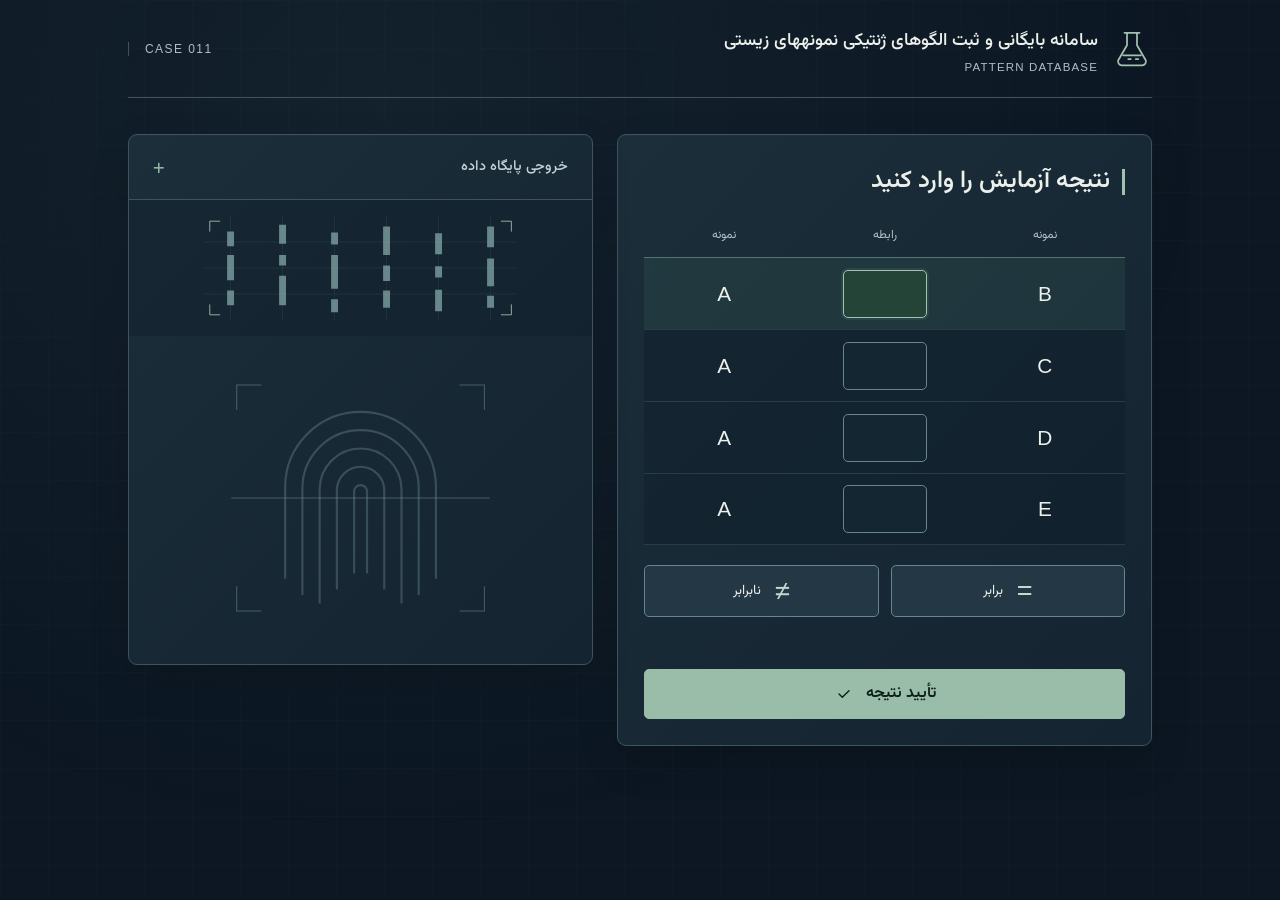
==== public/entry-2/index.html @ 428c36ad "feat(entry-2): add archived record decoding and morse view" ====
<!doctype html>
<html lang="fa" dir="rtl">
<head>
  <meta charset="utf-8">
  <meta name="viewport" content="width=device-width, initial-scale=1">
  <meta name="theme-color" content="#0c1723">
  <title>PATTERN DATABASE · CASE 011</title>
  <link rel="preload" href="../entry-1/assets/fonts/Vazirmatn-Variable.woff2" as="font" type="font/woff2" crossorigin>
  <link rel="stylesheet" href="../shared/foundation.css">
  <link rel="stylesheet" href="styles.css">
  <script src="script.js" defer></script>
</head>
<body>
  <div class="laboratory">
    <header class="lab-header">
      <div class="lab-identity">
        <svg class="lab-mark" viewBox="0 0 32 32" fill="none" aria-hidden="true"><path d="M10 3h12M12 3v10L5 25a3 3 0 0 0 3 4h16a3 3 0 0 0 3-4l-7-12V3M9 21h14"/><path d="M13 24h2m4 0h2"/></svg>
        <div class="lab-title-block">
          <p class="institution-title">سامانه بایگانی و ثبت الگوهای ژنتیکی نمونههای زیستی</p>
          <p class="database-identifier" dir="ltr">PATTERN DATABASE</p>
        </div>
      </div>
      <span class="case-identifier" dir="ltr">CASE 011</span>
    </header>

    <main>
      <div class="database-layout" id="database-view">
      <section class="comparison-panel" aria-labelledby="comparison-title">
        <div class="panel-heading">
          <span class="heading-rule" aria-hidden="true"></span>
          <h1 id="comparison-title">نتیجه آزمایش را وارد کنید</h1>
        </div>
        <form id="comparison-form" novalidate aria-describedby="comparison-error">
          <table class="comparison-table" dir="ltr" aria-label="مقایسه نمونه A با نمونه‌های B، C، D و E">
            <thead><tr><th scope="col">نمونه</th><th scope="col">رابطه</th><th scope="col">نمونه</th></tr></thead>
            <tbody>
              <tr data-active="true"><td>A</td><td><button class="operator-slot" type="button" data-sample="B" aria-pressed="true" aria-label="مقایسه A با B؛ انتخاب مشخص نشده"><span aria-hidden="true"></span></button></td><td>B</td></tr>
              <tr data-active="false"><td>A</td><td><button class="operator-slot" type="button" data-sample="C" aria-pressed="false" aria-label="مقایسه A با C؛ انتخاب مشخص نشده"><span aria-hidden="true"></span></button></td><td>C</td></tr>
              <tr data-active="false"><td>A</td><td><button class="operator-slot" type="button" data-sample="D" aria-pressed="false" aria-label="مقایسه A با D؛ انتخاب مشخص نشده"><span aria-hidden="true"></span></button></td><td>D</td></tr>
              <tr data-active="false"><td>A</td><td><button class="operator-slot" type="button" data-sample="E" aria-pressed="false" aria-label="مقایسه A با E؛ انتخاب مشخص نشده"><span aria-hidden="true"></span></button></td><td>E</td></tr>
            </tbody>
          </table>
          <div class="operator-keypad" role="group" aria-label="انتخاب رابطه برای مقایسه فعال">
            <button class="operator-key" type="button" data-operator="=" aria-label="برابر"><span class="key-symbol" dir="ltr" aria-hidden="true">=</span><span>برابر</span></button>
            <button class="operator-key" type="button" data-operator="≠" aria-label="نابرابر"><span class="key-symbol" dir="ltr" aria-hidden="true">≠</span><span>نابرابر</span></button>
          </div>
          <p class="comparison-error" id="comparison-error" role="alert" aria-atomic="true"></p>
          <button class="submit-result" id="submit-result" type="submit">تأیید نتیجه<svg viewBox="0 0 24 24" fill="none" aria-hidden="true"><path d="m6 12 4 4 8-8"/></svg></button>
        </form>
        <noscript><p class="comparison-error">برای بررسی نتیجه آزمایش، جاوااسکریپت مرورگر را فعال کنید.</p></noscript>
      </section>

      <section class="output-panel" aria-labelledby="output-title">
        <div class="output-heading"><h2 id="output-title">خروجی پایگاه داده</h2><span class="output-mark" aria-hidden="true">+</span></div>
        <svg class="sample-pattern" viewBox="0 0 360 120" fill="none" aria-hidden="true">
          <path class="sample-grid" d="M0 30h360M0 60h360M0 90h360M30 0v120M90 0v120M150 0v120M210 0v120M270 0v120M330 0v120"/>
          <path class="sample-bands" d="M30 18v17m0 10v29m0 12v17M90 10v22m0 13v12m0 12v34M150 19v14m0 12v39m0 12v15M210 12v33m0 12v18m0 11v20M270 20v24m0 14v13m0 14v25M330 12v24m0 13v32m0 11v14"/>
          <path class="sample-crosshair" d="M6 6h12M6 6v12M354 6h-12M354 6v12M6 114h12M6 114v-12M354 114h-12M354 114v-12"/>
        </svg>
        <div class="output-content">
          <svg class="output-idle" id="output-idle" viewBox="0 0 280 260" fill="none" aria-hidden="true">
            <path d="M70 205V120a70 70 0 0 1 140 0v85M86 220V121a54 54 0 0 1 108 0v99M102 228V122a38 38 0 0 1 76 0v106M118 215v-92a22 22 0 0 1 44 0v92M134 200v-76a6 6 0 0 1 12 0v76"/>
            <path class="idle-frame" d="M25 48V25h23M232 25h23v23M25 212v23h23M232 235h23v-23M20 130h240"/>
          </svg>
          <p id="checking-state" class="checking-state" hidden><span class="checking-indicator" aria-hidden="true"></span>در حال بررسی تطبیق</p>
          <div class="match-output" id="match-output" dir="ltr" hidden>
            <p class="match-label">MATCH CONFIRMED</p>
            <p>Crime Scene Sample A</p>
            <p>Pattern Correspondence: C</p>
          </div>
          <p class="reference-output" id="reference-output" dir="ltr" hidden>Reference C: NORA AZARGOSHASB</p>
          <div class="warning-output" id="warning-output" hidden>
            <h3 dir="ltr">WARNING</h3>
            <p>این تطبیق حضور نمونه زیستی در اتاق را تایید میکند نه ارتکاب قتل را</p>
          </div>
          <button class="archive-action" id="open-original-record" type="button" dir="ltr" hidden>VIEW ORIGINAL RECORD</button>
        </div>
      </section>
      </div>

      <section class="record-view" id="original-record-view" aria-labelledby="original-record-title" hidden inert>
        <div class="record-toolbar">
          <div dir="ltr"><p class="record-identifier">CASE 011 / PATTERN DATABASE</p><h1 id="original-record-title" tabindex="-1">ORIGINAL RECORD</h1></div>
          <button class="record-back" id="back-to-result" type="button">بازگشت</button>
        </div>
        <div class="record-shell">
          <div class="file-frame" aria-hidden="true"><span></span><span></span><span></span><span></span></div>
          <div class="corruption-notice" id="corruption-notice" role="dialog" aria-modal="false" aria-labelledby="corruption-title" aria-describedby="corruption-description" tabindex="-1" data-state="decoding">
            <h2 id="corruption-title" dir="ltr">File corrupted</h2>
            <p id="corruption-description" dir="ltr">Decoding required</p>
            <svg class="decoding-ring" viewBox="0 0 64 64" fill="none" aria-hidden="true"><circle class="ring-track" cx="32" cy="32" r="24"/><circle class="ring-segments" cx="32" cy="32" r="24"/><path d="M28 32h8M32 28v8"/></svg>
            <button class="archive-action" id="open-decoded-record" type="button" dir="ltr" hidden>VIEW DECODED FILE</button>
          </div>
        </div>
      </section>

      <section class="record-view" id="decoded-record-view" aria-labelledby="decoded-record-title" hidden inert>
        <div class="record-toolbar">
          <div dir="ltr"><p class="record-identifier">CASE 011 / PATTERN DATABASE</p><h1 id="decoded-record-title" tabindex="-1">DECODED RECORD</h1></div>
          <button class="record-back" id="back-to-original" type="button">بازگشت</button>
        </div>
        <div class="decoded-document">
          <div class="document-register" aria-hidden="true"><span></span><span></span><span></span></div>
          <p class="morse-message" id="morse-message" dir="ltr"></p>
          <div class="document-end" aria-hidden="true"><span></span><span></span></div>
        </div>
      </section>
      <p class="sr-only" id="database-status" role="status" aria-live="polite" aria-atomic="true"></p>
      <p class="sr-only" id="record-status" role="status" aria-live="polite" aria-atomic="true"></p>
    </main>
  </div>
</body>
</html>
---- public/entry-2/styles.css ----
@font-face {
  font-family: "Vazirmatn";
  src: url("../entry-1/assets/fonts/Vazirmatn-Variable.woff2") format("woff2");
  font-weight: 100 900;
  font-style: normal;
  font-display: swap;
}
:root {
  color-scheme: dark;
  --navy: #0c1723;
  --paper: #ecf0eb;
  --muted: #b1bec5;
  --border: #3e5360;
  --green: #a0c2af;
  --error: #f1b2aa;
  --font-body: "Vazirmatn", Tahoma, "Segoe UI", Arial, sans-serif;
}
body { min-height: 100vh; min-height: 100svh; background: var(--navy); color: var(--paper); }
body::before { content: ""; position: fixed; inset: 0; z-index: -1; pointer-events: none; background: radial-gradient(ellipse at 30% 12%, #49697521, transparent 65%), linear-gradient(#6c8b9b06 1px, transparent 1px), linear-gradient(90deg, #6c8b9b06 1px, transparent 1px); background-size: auto, 48px 48px, 48px 48px; }
.laboratory { width: min(100% - 48px, 1024px); margin-inline: auto; padding-bottom: 32px; }
.lab-header { display: flex; flex-wrap: wrap; align-items: center; justify-content: space-between; gap: 12px; padding: 24px 0; border-bottom: 1px solid var(--border); animation: entrance 420ms ease-out both; }
.lab-identity { display: flex; flex: 1 1 420px; min-width: 0; align-items: center; gap: 14px; }
.lab-mark { flex-shrink: 0; width: 40px; height: 40px; color: var(--green); stroke: currentColor; stroke-width: 1.4; stroke-linecap: round; stroke-linejoin: round; }
.lab-title-block { min-width: 0; }
.institution-title { font-size: clamp(.95rem, 2vw, 1.1rem); font-weight: 550; line-height: 1.9; }
.database-identifier { margin-top: 4px; color: var(--muted); text-align: right; font: .72rem "Segoe UI", Arial, sans-serif; letter-spacing: .1em; }
.case-identifier { color: var(--muted); font: .75rem "Segoe UI", Arial, sans-serif; letter-spacing: .12em; border-inline-start: 1px solid var(--border); padding-inline-start: 16px; }
.database-layout { display: grid; grid-template-columns: minmax(0, 1.15fr) minmax(0, 1fr); align-items: start; gap: 24px; padding-top: 36px; }
.comparison-panel, .output-panel { min-width: 0; border: 1px solid var(--border); border-radius: 9px; background: linear-gradient(135deg, #1c2e3a, #142431); box-shadow: 0 16px 40px #0002, inset 0 1px #e8f1ef05; animation: entrance 460ms 70ms ease-out both; }
.comparison-panel { padding: 26px; }
.panel-heading { display: flex; align-items: center; gap: 12px; margin-bottom: 22px; }
.heading-rule { width: 3px; height: 26px; background: var(--green); flex-shrink: 0; }
h1 { font-size: clamp(1.2rem, 3vw, 1.5rem); font-weight: 600; }
.comparison-table { width: 100%; border-collapse: separate; border-spacing: 0; table-layout: fixed; text-align: center; }
.comparison-table th { padding: 0 8px 10px; color: var(--muted); font-size: .75rem; font-weight: 400; }
.comparison-table td { height: 72px; padding: 9px; border-block-start: 1px solid #50697759; background: #0c1c2766; font: 500 1.3rem "Segoe UI", Arial, sans-serif; transition: background-color 160ms; }
.comparison-table tr[data-active="true"] td { background: #375b5540; border-block-start-color: #88b3a380; }
.comparison-table tbody tr:last-child td { border-block-end: 1px solid #50697759; }
.operator-slot { display: grid; place-items: center; width: min(100%, 84px); min-height: 48px; margin-inline: auto; padding: 2px 12px; border: 1px solid #668493; border-radius: 5px; background: #142632; color: var(--paper); font: 1.65rem "Segoe UI", Arial, sans-serif; transition: border-color 160ms, background-color 160ms; }
.operator-slot[aria-pressed="true"] { border-color: var(--green); background: #254438; box-shadow: 0 0 0 2px #a0c2af17; }
.operator-slot:hover:not(:disabled) { background: #2a414a; border-color: #b1c9ce; }
.operator-slot:disabled { cursor: default; color: #c6d7ce; }
.operator-keypad { display: flex; gap: 12px; margin: 20px 0 14px; }
.operator-key { display: flex; flex: 1; align-items: center; justify-content: center; gap: 14px; min-height: 52px; padding: 8px 14px; border: 1px solid #668493; border-radius: 5px; background: #233744; color: var(--paper); font-size: .85rem; transition: background-color 160ms, border-color 160ms, transform 100ms; }
.key-symbol { font: 1.7rem "Segoe UI", Arial, sans-serif; color: #c1d9cf; }
.operator-key:hover:not(:disabled) { background: #304b58; border-color: #9db9c3; }
.operator-key:active:not(:disabled) { transform: translateY(1px); background: #3c5a65; }
.operator-key:disabled { color: var(--muted); background: #1b2c37; }
.comparison-error { min-height: 1.9em; margin-bottom: 12px; font-size: .85rem; color: var(--error); }
.submit-result { display: flex; align-items: center; justify-content: center; gap: 12px; width: 100%; min-height: 48px; border: 1px solid #9abda9; border-radius: 5px; background: #9abda9; color: #0c2019; font-weight: 600; padding: 9px 16px; transition: background-color 160ms; }
.submit-result:hover:not(:disabled) { background: #b5d2c0; }
.submit-result:disabled { background: #2b493d; border-color: #719882; color: #d8e8de; }
.submit-result svg { width: 20px; height: 20px; stroke: currentColor; stroke-width: 1.7; stroke-linecap: round; stroke-linejoin: round; }
.output-panel { animation-delay: 140ms; }
.output-heading { display: flex; justify-content: space-between; align-items: center; padding: 18px 24px; border-bottom: 1px solid var(--border); }
.output-heading h2 { margin: 0; font-size: .9rem; font-weight: 500; color: #c2d2d7; }
.output-mark { color: #8fb4a4; font: 1.2rem monospace; }
.sample-pattern { display: block; width: 100%; height: 136px; padding: 16px 24px; background: #0c1c2759; }
.sample-grid { stroke: #6d8a9529; stroke-width: 1; }
.sample-bands { stroke: #8bb0b0; stroke-width: 8; opacity: .7; }
.sample-crosshair { stroke: #a0c2af; stroke-width: 1; }
.output-content { padding: 22px 24px; min-height: 328px; }
.output-idle { display: block; width: 100%; height: 280px; stroke: #75979759; stroke-width: 2; }
.idle-frame { stroke: #72958b80; stroke-width: 1; }
.checking-state { display: flex; align-items: center; gap: 10px; color: #c6d9df; font-size: .9rem; }
.checking-indicator { width: 14px; height: 14px; border: 2px solid #a0c2af40; border-top-color: var(--green); border-radius: 50%; animation: checking 800ms linear infinite; }
.match-output { text-align: left; font: .95rem/1.9 "Segoe UI", Arial, sans-serif; padding-bottom: 18px; border-bottom: 1px solid #648e7959; animation: output-reveal 280ms ease-out both; }
.match-label { color: #b1dbc1; font-size: .85rem; letter-spacing: .12em; font-weight: 600; margin-bottom: 10px; }
.reference-output { margin-top: 18px; text-align: left; color: #c0ded3; overflow-wrap: anywhere; font: 600 .88rem/1.8 "Segoe UI", Arial, sans-serif; animation: output-reveal 280ms ease-out both; }
.warning-output { margin-top: 22px; padding: 14px 16px; border-inline-start: 2px solid #d5af74; background: #bd925c0d; animation: output-reveal 280ms ease-out both; }
.warning-output h3 { color: #e1bc82; text-align: left; font: 600 .8rem "Segoe UI", Arial, sans-serif; letter-spacing: .12em; margin: 0 0 9px; }
.warning-output p { color: #e5d8c2; font-size: .9rem; line-height: 1.95; }
.archive-action, .record-back { display: inline-flex; align-items: center; justify-content: center; min-height: 48px; padding: 10px 18px; border: 1px solid #7c9d92; border-radius: 5px; background: #223b36; color: #d6e9df; transition: background-color 180ms, border-color 180ms; }
.archive-action { max-width: 100%; font: 600 .78rem/1.6 "Segoe UI", Arial, sans-serif; letter-spacing: .06em; }
.archive-action:hover, .record-back:hover { background: #304d43; border-color: #b0cdbf; }
#open-original-record { width: 100%; margin-top: 20px; animation: output-reveal 280ms ease-out both; }
.record-view { padding-top: 32px; max-width: 880px; margin-inline: auto; }
.record-toolbar { display: flex; flex-wrap: wrap; align-items: center; justify-content: space-between; gap: 20px; margin-bottom: 22px; }
.record-toolbar > div { min-width: 0; }
.record-toolbar h1 { text-align: right; font: 600 clamp(1.15rem, 4vw, 1.65rem)/1.5 "Segoe UI", Arial, sans-serif; letter-spacing: .08em; margin-top: 9px; }
.record-identifier { color: var(--muted); font: .7rem/1.7 "Segoe UI", Arial, sans-serif; letter-spacing: .08em; }
.record-back { min-height: 44px; padding: 8px 16px; background: #192e39; color: #d4e1df; border-color: #617e89; font-size: .9rem; }
.record-shell { position: relative; display: grid; place-items: center; padding: 36px; min-height: 440px; border: 1px solid #5b7280; border-radius: 8px; background: linear-gradient(120deg, #172b38, #101e29); box-shadow: 0 20px 50px #0003, inset 0 0 0 8px #0a172348; }
.file-frame { position: absolute; inset: 18px; border: 1px solid #6b899523; pointer-events: none; background: repeating-linear-gradient(0deg, transparent 0 35px, #a0b5c005 35px 36px); }
.file-frame span { position: absolute; width: 18px; height: 18px; border-color: #9cb5b560; border-style: solid; }
.file-frame span:nth-child(1) { top: 0; right: 0; border-width: 1px 1px 0 0; }
.file-frame span:nth-child(2) { top: 0; left: 0; border-width: 1px 0 0 1px; }
.file-frame span:nth-child(3) { bottom: 0; right: 0; border-width: 0 1px 1px 0; }
.file-frame span:nth-child(4) { bottom: 0; left: 0; border-width: 0 0 1px 1px; }
.corruption-notice { position: relative; width: min(100%, 380px); padding: 28px; text-align: center; border: 1px solid #935f62; border-radius: 8px; background: #192732; box-shadow: 0 14px 45px #0005; }
.corruption-notice h2 { margin: 0 0 8px; color: #efb0a9; font: 600 1.2rem/1.6 "Segoe UI", Arial, sans-serif; }
.corruption-notice > p { color: #d1dcdf; font: .9rem/1.8 "Segoe UI", Arial, sans-serif; }
.decoding-ring { display: block; width: 64px; height: 64px; margin: 24px auto; color: #b0c6c5; }
.ring-track { stroke: #708b9530; stroke-width: 3; }
.ring-segments { stroke: currentColor; stroke-width: 3; stroke-dasharray: 3 9.57; transform-origin: 32px 32px; animation: checking 5s linear infinite; }
.decoding-ring path { stroke: #e3b1a5; stroke-width: 1; }
.corruption-notice[data-state="ready"] .ring-segments { animation: none; color: #8cbba5; }
.corruption-notice .archive-action { width: 100%; }
.decoded-document { min-width: 0; padding: 36px; border: 1px solid #77908d; border-radius: 3px; background: repeating-linear-gradient(0deg, #bac7c903 0 1px, transparent 1px 4px), linear-gradient(130deg, #24343f, #172832); box-shadow: 0 18px 50px #0003, inset 0 0 0 7px #bdccce05; }
.document-register { display: flex; gap: 6px; padding-bottom: 22px; border-bottom: 1px solid #a5bec34d; }
.document-register span { width: 24px; height: 3px; background: #759b90; }
.document-register span:first-child { width: 52px; background: #b4cfc4; }
.morse-message { padding-block: 32px; text-align: left; font: 500 clamp(1rem, 2.6vw, 1.3rem)/2.8 Consolas, "Courier New", monospace; color: #ecf0eb; letter-spacing: 0; word-spacing: 0; }
.morse-word { white-space: pre; display: inline-block; }
.morse-separator { color: #8baaa4; }
.document-end { display: flex; justify-content: space-between; border-top: 1px solid #a5bec34d; padding-top: 20px; }
.document-end span { width: 56px; height: 1px; background: #94b3af; }
.sr-only { position: absolute; width: 1px; height: 1px; padding: 0; margin: -1px; overflow: hidden; clip-path: inset(50%); white-space: nowrap; border: 0; }
:focus-visible { outline: 3px solid #c0ddc9; outline-offset: 4px; }
@keyframes entrance { from { opacity: 0; } to { opacity: 1; } }
@keyframes output-reveal { from { opacity: 0; } to { opacity: 1; } }
@keyframes checking { to { transform: rotate(360deg); } }
@media (max-width: 720px) {
  .laboratory { width: min(100% - 32px, 480px); }
  .lab-header { padding-block: 18px; }
  .database-layout { grid-template-columns: minmax(0, 1fr); gap: 20px; padding-top: 24px; }
  .comparison-panel { padding: 20px; }
  .comparison-table td { height: 66px; }
  .comparison-error { min-height: 3.8em; }
  .output-content { min-height: 352px; }
  .output-idle { height: 308px; }
  .sample-pattern { height: 110px; }
  .lab-identity { gap: 12px; align-items: flex-start; }
  .lab-mark { width: 34px; height: 34px; margin-top: 3px; }
  .case-identifier { font-size: .65rem; padding-inline-start: 10px; }
  .record-view { padding-top: 24px; }
  .record-toolbar { gap: 14px; }
  .record-shell { padding: 28px 20px; min-height: 400px; }
  .corruption-notice { padding: 24px 18px; }
  .decoded-document { padding: 24px 20px; }
}
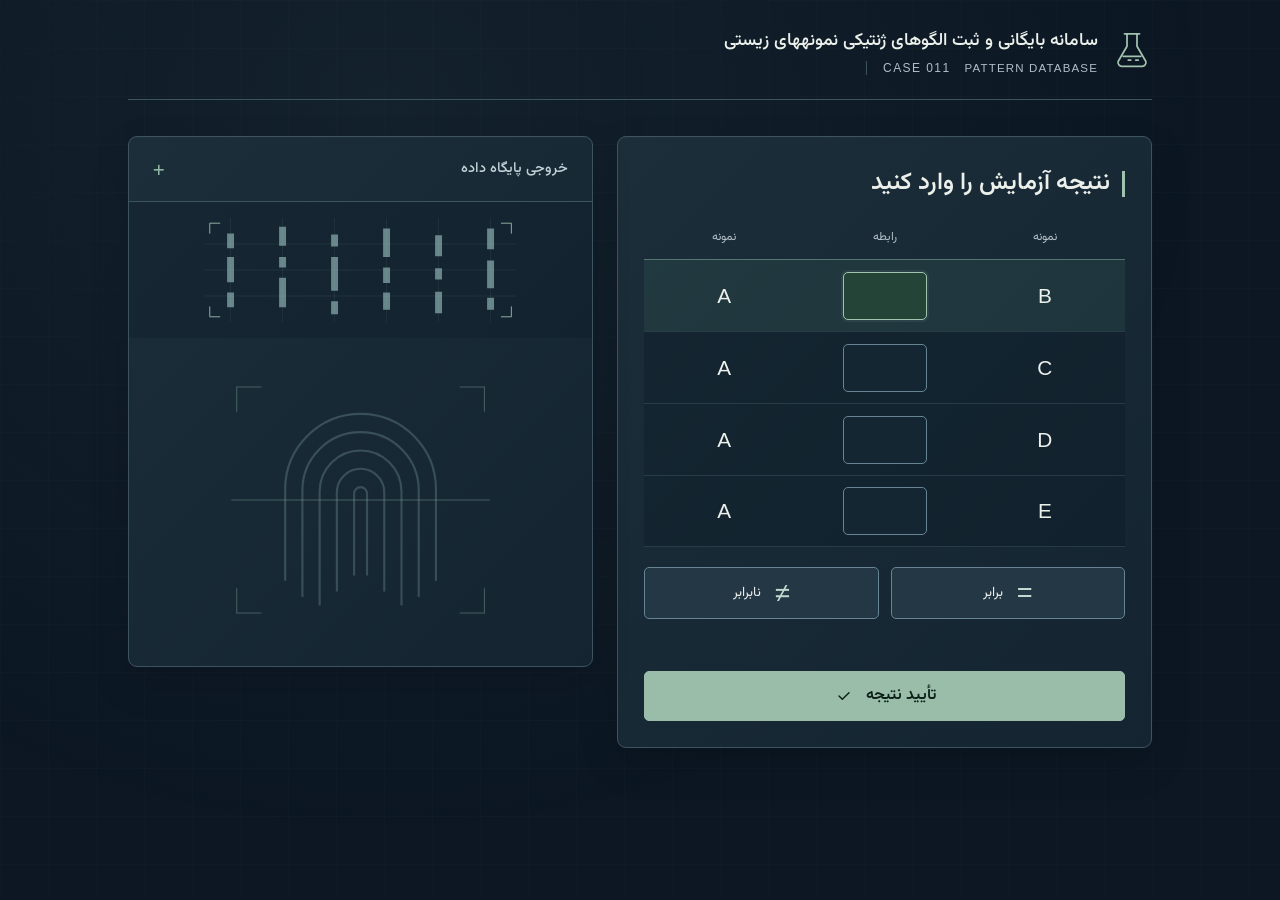
==== commit 8e734086: "fix(entry-2): sustain decoding motion and compact mobile feedback layout" ====
--- a/public/entry-2/index.html
+++ b/public/entry-2/index.html
@@ -2,7 +2,7 @@
 <html lang="fa" dir="rtl">
 <head>
   <meta charset="utf-8">
-  <meta name="viewport" content="width=device-width, initial-scale=1">
+  <meta name="viewport" content="width=device-width, initial-scale=1, viewport-fit=cover">
   <meta name="theme-color" content="#0c1723">
   <title>PATTERN DATABASE · CASE 011</title>
   <link rel="preload" href="../entry-1/assets/fonts/Vazirmatn-Variable.woff2" as="font" type="font/woff2" crossorigin>
@@ -17,15 +17,14 @@
         <svg class="lab-mark" viewBox="0 0 32 32" fill="none" aria-hidden="true"><path d="M10 3h12M12 3v10L5 25a3 3 0 0 0 3 4h16a3 3 0 0 0 3-4l-7-12V3M9 21h14"/><path d="M13 24h2m4 0h2"/></svg>
         <div class="lab-title-block">
           <p class="institution-title">سامانه بایگانی و ثبت الگوهای ژنتیکی نمونههای زیستی</p>
-          <p class="database-identifier" dir="ltr">PATTERN DATABASE</p>
+          <div class="lab-secondary"><p class="database-identifier" dir="ltr">PATTERN DATABASE</p><span class="case-identifier" dir="ltr">CASE 011</span></div>
         </div>
       </div>
-      <span class="case-identifier" dir="ltr">CASE 011</span>
     </header>
 
     <main>
       <div class="database-layout" id="database-view">
-      <section class="comparison-panel" aria-labelledby="comparison-title">
+      <section class="comparison-panel" aria-labelledby="comparison-title" tabindex="0">
         <div class="panel-heading">
           <span class="heading-rule" aria-hidden="true"></span>
           <h1 id="comparison-title">نتیجه آزمایش را وارد کنید</h1>
@@ -57,7 +56,7 @@
           <path class="sample-bands" d="M30 18v17m0 10v29m0 12v17M90 10v22m0 13v12m0 12v34M150 19v14m0 12v39m0 12v15M210 12v33m0 12v18m0 11v20M270 20v24m0 14v13m0 14v25M330 12v24m0 13v32m0 11v14"/>
           <path class="sample-crosshair" d="M6 6h12M6 6v12M354 6h-12M354 6v12M6 114h12M6 114v-12M354 114h-12M354 114v-12"/>
         </svg>
-        <div class="output-content">
+        <div class="output-content" id="output-scroll" tabindex="0" role="region" aria-label="نتیجه تطبیق">
           <svg class="output-idle" id="output-idle" viewBox="0 0 280 260" fill="none" aria-hidden="true">
             <path d="M70 205V120a70 70 0 0 1 140 0v85M86 220V121a54 54 0 0 1 108 0v99M102 228V122a38 38 0 0 1 76 0v106M118 215v-92a22 22 0 0 1 44 0v92M134 200v-76a6 6 0 0 1 12 0v76"/>
             <path class="idle-frame" d="M25 48V25h23M232 25h23v23M25 212v23h23M232 235h23v-23M20 130h240"/>
@@ -81,14 +80,28 @@
       <section class="record-view" id="original-record-view" aria-labelledby="original-record-title" hidden inert>
         <div class="record-toolbar">
           <div dir="ltr"><p class="record-identifier">CASE 011 / PATTERN DATABASE</p><h1 id="original-record-title" tabindex="-1">ORIGINAL RECORD</h1></div>
-          <button class="record-back" id="back-to-result" type="button">بازگشت</button>
         </div>
         <div class="record-shell">
           <div class="file-frame" aria-hidden="true"><span></span><span></span><span></span><span></span></div>
           <div class="corruption-notice" id="corruption-notice" role="dialog" aria-modal="false" aria-labelledby="corruption-title" aria-describedby="corruption-description" tabindex="-1" data-state="decoding">
             <h2 id="corruption-title" dir="ltr">File corrupted</h2>
             <p id="corruption-description" dir="ltr">Decoding required</p>
-            <svg class="decoding-ring" viewBox="0 0 64 64" fill="none" aria-hidden="true"><circle class="ring-track" cx="32" cy="32" r="24"/><circle class="ring-segments" cx="32" cy="32" r="24"/><path d="M28 32h8M32 28v8"/></svg>
+            <svg class="decoding-emblem" viewBox="0 0 120 120" fill="none" aria-hidden="true">
+              <defs>
+                <clipPath id="decoding-core-clip"><path d="m60 39 21 21-21 21-21-21Z"/></clipPath>
+                <linearGradient id="decoding-sweep-light"><stop stop-color="#91d5df" stop-opacity="0"/><stop offset=".5" stop-color="#91d5df" stop-opacity=".45"/><stop offset="1" stop-color="#91d5df" stop-opacity="0"/></linearGradient>
+              </defs>
+              <circle class="emblem-track" cx="60" cy="60" r="53"/>
+              <g class="emblem-ring emblem-ring-outer"><circle cx="60" cy="60" r="53"/><path class="emblem-ring-accent" d="M60 7a53 53 0 0 1 46 26"/></g>
+              <g class="emblem-ring emblem-ring-middle"><circle cx="60" cy="60" r="42"/><path class="emblem-ring-accent" d="M18 60a42 42 0 0 1 12-30"/></g>
+              <g class="emblem-ring emblem-ring-inner"><circle cx="60" cy="60" r="31"/><path d="M60 25v8m35 27h-8M60 95v-8m-35-27h8"/></g>
+              <g class="emblem-core">
+                <path class="core-frame" d="m60 39 21 21-21 21-21-21Z M60 48l12 12-12 12-12-12Z"/>
+                <g clip-path="url(#decoding-core-clip)"><rect class="core-sweep" x="52" y="38" width="16" height="44" fill="url(#decoding-sweep-light)"/></g>
+                <path class="core-light" d="M55 60h10m-5-5v10"/>
+              </g>
+              <g class="processing-nodes"><circle class="processing-node" cx="60" cy="7" r="2.3"/><circle class="processing-node" cx="113" cy="60" r="2.3"/><circle class="processing-node" cx="60" cy="113" r="2.3"/><circle class="processing-node" cx="7" cy="60" r="2.3"/></g>
+            </svg>
             <button class="archive-action" id="open-decoded-record" type="button" dir="ltr" hidden>VIEW DECODED FILE</button>
           </div>
         </div>
@@ -97,7 +110,6 @@
       <section class="record-view" id="decoded-record-view" aria-labelledby="decoded-record-title" hidden inert>
         <div class="record-toolbar">
           <div dir="ltr"><p class="record-identifier">CASE 011 / PATTERN DATABASE</p><h1 id="decoded-record-title" tabindex="-1">DECODED RECORD</h1></div>
-          <button class="record-back" id="back-to-original" type="button">بازگشت</button>
         </div>
         <div class="decoded-document">
           <div class="document-register" aria-hidden="true"><span></span><span></span><span></span></div>
--- a/public/entry-2/styles.css
+++ b/public/entry-2/styles.css
@@ -17,17 +17,18 @@
 }
 body { min-height: 100vh; min-height: 100svh; background: var(--navy); color: var(--paper); }
 body::before { content: ""; position: fixed; inset: 0; z-index: -1; pointer-events: none; background: radial-gradient(ellipse at 30% 12%, #49697521, transparent 65%), linear-gradient(#6c8b9b06 1px, transparent 1px), linear-gradient(90deg, #6c8b9b06 1px, transparent 1px); background-size: auto, 48px 48px, 48px 48px; }
-.laboratory { width: min(100% - 48px, 1024px); margin-inline: auto; padding-bottom: 32px; }
+.laboratory { width: min(100% - 48px, 1024px); margin-inline: auto; padding-top: env(safe-area-inset-top); padding-bottom: max(24px, env(safe-area-inset-bottom)); }
 .lab-header { display: flex; flex-wrap: wrap; align-items: center; justify-content: space-between; gap: 12px; padding: 24px 0; border-bottom: 1px solid var(--border); animation: entrance 420ms ease-out both; }
 .lab-identity { display: flex; flex: 1 1 420px; min-width: 0; align-items: center; gap: 14px; }
 .lab-mark { flex-shrink: 0; width: 40px; height: 40px; color: var(--green); stroke: currentColor; stroke-width: 1.4; stroke-linecap: round; stroke-linejoin: round; }
 .lab-title-block { min-width: 0; }
 .institution-title { font-size: clamp(.95rem, 2vw, 1.1rem); font-weight: 550; line-height: 1.9; }
-.database-identifier { margin-top: 4px; color: var(--muted); text-align: right; font: .72rem "Segoe UI", Arial, sans-serif; letter-spacing: .1em; }
+.lab-secondary { display: flex; flex-wrap: wrap; align-items: center; gap: 8px 14px; margin-top: 4px; }
+.database-identifier { color: var(--muted); text-align: right; font: .72rem "Segoe UI", Arial, sans-serif; letter-spacing: .1em; }
 .case-identifier { color: var(--muted); font: .75rem "Segoe UI", Arial, sans-serif; letter-spacing: .12em; border-inline-start: 1px solid var(--border); padding-inline-start: 16px; }
-.database-layout { display: grid; grid-template-columns: minmax(0, 1.15fr) minmax(0, 1fr); align-items: start; gap: 24px; padding-top: 36px; }
+.database-layout { display: grid; grid-template-columns: minmax(0, 1.15fr) minmax(0, 1fr); grid-template-areas: "comparison output"; align-items: start; gap: 24px; padding-top: 36px; }
 .comparison-panel, .output-panel { min-width: 0; border: 1px solid var(--border); border-radius: 9px; background: linear-gradient(135deg, #1c2e3a, #142431); box-shadow: 0 16px 40px #0002, inset 0 1px #e8f1ef05; animation: entrance 460ms 70ms ease-out both; }
-.comparison-panel { padding: 26px; }
+.comparison-panel { grid-area: comparison; padding: 26px; }
 .panel-heading { display: flex; align-items: center; gap: 12px; margin-bottom: 22px; }
 .heading-rule { width: 3px; height: 26px; background: var(--green); flex-shrink: 0; }
 h1 { font-size: clamp(1.2rem, 3vw, 1.5rem); font-weight: 600; }
@@ -51,7 +52,7 @@
 .submit-result:hover:not(:disabled) { background: #b5d2c0; }
 .submit-result:disabled { background: #2b493d; border-color: #719882; color: #d8e8de; }
 .submit-result svg { width: 20px; height: 20px; stroke: currentColor; stroke-width: 1.7; stroke-linecap: round; stroke-linejoin: round; }
-.output-panel { animation-delay: 140ms; }
+.output-panel { grid-area: output; animation-delay: 140ms; }
 .output-heading { display: flex; justify-content: space-between; align-items: center; padding: 18px 24px; border-bottom: 1px solid var(--border); }
 .output-heading h2 { margin: 0; font-size: .9rem; font-weight: 500; color: #c2d2d7; }
 .output-mark { color: #8fb4a4; font: 1.2rem monospace; }
@@ -70,16 +71,15 @@
 .warning-output { margin-top: 22px; padding: 14px 16px; border-inline-start: 2px solid #d5af74; background: #bd925c0d; animation: output-reveal 280ms ease-out both; }
 .warning-output h3 { color: #e1bc82; text-align: left; font: 600 .8rem "Segoe UI", Arial, sans-serif; letter-spacing: .12em; margin: 0 0 9px; }
 .warning-output p { color: #e5d8c2; font-size: .9rem; line-height: 1.95; }
-.archive-action, .record-back { display: inline-flex; align-items: center; justify-content: center; min-height: 48px; padding: 10px 18px; border: 1px solid #7c9d92; border-radius: 5px; background: #223b36; color: #d6e9df; transition: background-color 180ms, border-color 180ms; }
+.archive-action { display: inline-flex; align-items: center; justify-content: center; min-height: 48px; padding: 10px 18px; border: 1px solid #7c9d92; border-radius: 5px; background: #223b36; color: #d6e9df; transition: background-color 180ms, border-color 180ms; }
 .archive-action { max-width: 100%; font: 600 .78rem/1.6 "Segoe UI", Arial, sans-serif; letter-spacing: .06em; }
-.archive-action:hover, .record-back:hover { background: #304d43; border-color: #b0cdbf; }
+.archive-action:hover { background: #304d43; border-color: #b0cdbf; }
 #open-original-record { width: 100%; margin-top: 20px; animation: output-reveal 280ms ease-out both; }
 .record-view { padding-top: 32px; max-width: 880px; margin-inline: auto; }
 .record-toolbar { display: flex; flex-wrap: wrap; align-items: center; justify-content: space-between; gap: 20px; margin-bottom: 22px; }
 .record-toolbar > div { min-width: 0; }
 .record-toolbar h1 { text-align: right; font: 600 clamp(1.15rem, 4vw, 1.65rem)/1.5 "Segoe UI", Arial, sans-serif; letter-spacing: .08em; margin-top: 9px; }
 .record-identifier { color: var(--muted); font: .7rem/1.7 "Segoe UI", Arial, sans-serif; letter-spacing: .08em; }
-.record-back { min-height: 44px; padding: 8px 16px; background: #192e39; color: #d4e1df; border-color: #617e89; font-size: .9rem; }
 .record-shell { position: relative; display: grid; place-items: center; padding: 36px; min-height: 440px; border: 1px solid #5b7280; border-radius: 8px; background: linear-gradient(120deg, #172b38, #101e29); box-shadow: 0 20px 50px #0003, inset 0 0 0 8px #0a172348; }
 .file-frame { position: absolute; inset: 18px; border: 1px solid #6b899523; pointer-events: none; background: repeating-linear-gradient(0deg, transparent 0 35px, #a0b5c005 35px 36px); }
 .file-frame span { position: absolute; width: 18px; height: 18px; border-color: #9cb5b560; border-style: solid; }
@@ -90,18 +90,33 @@
 .corruption-notice { position: relative; width: min(100%, 380px); padding: 28px; text-align: center; border: 1px solid #935f62; border-radius: 8px; background: #192732; box-shadow: 0 14px 45px #0005; }
 .corruption-notice h2 { margin: 0 0 8px; color: #efb0a9; font: 600 1.2rem/1.6 "Segoe UI", Arial, sans-serif; }
 .corruption-notice > p { color: #d1dcdf; font: .9rem/1.8 "Segoe UI", Arial, sans-serif; }
-.decoding-ring { display: block; width: 64px; height: 64px; margin: 24px auto; color: #b0c6c5; }
-.ring-track { stroke: #708b9530; stroke-width: 3; }
-.ring-segments { stroke: currentColor; stroke-width: 3; stroke-dasharray: 3 9.57; transform-origin: 32px 32px; animation: checking 5s linear infinite; }
-.decoding-ring path { stroke: #e3b1a5; stroke-width: 1; }
-.corruption-notice[data-state="ready"] .ring-segments { animation: none; color: #8cbba5; }
+.decoding-emblem { display: block; width: 132px; height: 132px; margin: 22px auto; color: #7db4c0; }
+.emblem-track { stroke: #708b9530; stroke-width: 1; }
+.emblem-ring { transform-origin: 60px 60px; stroke: currentColor; stroke-width: 1.7; }
+.emblem-ring-outer { animation: emblem-rotate 9s linear infinite; }
+.emblem-ring-outer circle { stroke-dasharray: 8 5.3; opacity: .6; }
+.emblem-ring-middle { animation: emblem-rotate 6.4s linear infinite reverse; }
+.emblem-ring-middle circle { stroke-dasharray: 3 8; opacity: .55; }
+.emblem-ring-inner { animation: emblem-rotate 4.7s linear infinite; }
+.emblem-ring-inner circle { stroke-dasharray: 20 12.46; opacity: .4; }
+.emblem-ring-accent { stroke: #a1dce4; stroke-width: 2.3; stroke-linecap: round; }
+.core-frame { stroke: #9dcbd3; stroke-width: 1; opacity: .6; }
+.core-sweep { animation: emblem-scan 3.2s ease-in-out infinite; }
+.core-light { stroke: #b9e0e4; stroke-width: 1.5; animation: emblem-light 4.8s ease-in-out infinite; }
+.processing-node { fill: #a1dce4; opacity: .35; animation: emblem-node 4.8s ease-in-out infinite; }
+.processing-node:nth-child(2) { animation-delay: 1.2s; }
+.processing-node:nth-child(3) { animation-delay: 2.4s; }
+.processing-node:nth-child(4) { animation-delay: 3.6s; }
+.corruption-notice[data-state="ready"] .decoding-emblem * { animation: none !important; }
+.corruption-notice[data-state="ready"] .decoding-emblem { color: #8cbba5; }
+.corruption-notice[data-state="ready"] .processing-node { opacity: .65; }
 .corruption-notice .archive-action { width: 100%; }
 .decoded-document { min-width: 0; padding: 36px; border: 1px solid #77908d; border-radius: 3px; background: repeating-linear-gradient(0deg, #bac7c903 0 1px, transparent 1px 4px), linear-gradient(130deg, #24343f, #172832); box-shadow: 0 18px 50px #0003, inset 0 0 0 7px #bdccce05; }
 .document-register { display: flex; gap: 6px; padding-bottom: 22px; border-bottom: 1px solid #a5bec34d; }
 .document-register span { width: 24px; height: 3px; background: #759b90; }
 .document-register span:first-child { width: 52px; background: #b4cfc4; }
 .morse-message { padding-block: 32px; text-align: left; font: 500 clamp(1rem, 2.6vw, 1.3rem)/2.8 Consolas, "Courier New", monospace; color: #ecf0eb; letter-spacing: 0; word-spacing: 0; }
-.morse-word { white-space: pre; display: inline-block; }
+.morse-word { white-space: pre-wrap; display: inline-block; max-width: 100%; }
 .morse-separator { color: #8baaa4; }
 .document-end { display: flex; justify-content: space-between; border-top: 1px solid #a5bec34d; padding-top: 20px; }
 .document-end span { width: 56px; height: 1px; background: #94b3af; }
@@ -110,22 +125,59 @@
 @keyframes entrance { from { opacity: 0; } to { opacity: 1; } }
 @keyframes output-reveal { from { opacity: 0; } to { opacity: 1; } }
 @keyframes checking { to { transform: rotate(360deg); } }
-@media (max-width: 720px) {
-  .laboratory { width: min(100% - 32px, 480px); }
-  .lab-header { padding-block: 18px; }
-  .database-layout { grid-template-columns: minmax(0, 1fr); gap: 20px; padding-top: 24px; }
-  .comparison-panel { padding: 20px; }
-  .comparison-table td { height: 66px; }
-  .comparison-error { min-height: 3.8em; }
-  .output-content { min-height: 352px; }
-  .output-idle { height: 308px; }
-  .sample-pattern { height: 110px; }
+@keyframes emblem-rotate { to { transform: rotate(360deg); } }
+@keyframes emblem-scan { 0%, 100% { transform: translateX(-22px); } 50% { transform: translateX(22px); } }
+@keyframes emblem-light { 0%, 100% { opacity: .45; } 50% { opacity: .9; } }
+@keyframes emblem-node { 0%, 50%, 100% { opacity: .35; } 25% { opacity: .9; } }
+@media (prefers-reduced-motion: reduce) {
+  /* Keep all geometric movement disabled; use slow intensity changes only. */
+  .corruption-notice[data-state="decoding"] .core-light { animation: emblem-light 6s ease-in-out infinite !important; }
+}
+@media (max-width: 900px) {
+  .laboratory { width: min(calc(100% - 24px - env(safe-area-inset-left) - env(safe-area-inset-right)), 520px); padding-bottom: max(12px, env(safe-area-inset-bottom)); }
+  .lab-header { padding-block: 8px; }
+  .institution-title { font-size: .9rem; line-height: 1.65; }
+  .database-layout { --output-height: clamp(124px, 22.5dvh, 202px); grid-template-columns: minmax(0, 1fr); grid-template-areas: "output" "comparison"; gap: 8px; padding-top: 8px; }
+  .comparison-panel { padding: 10px; max-height: max(160px, calc(100dvh - var(--output-height) - 110px)); overflow-y: auto; scrollbar-width: thin; scrollbar-color: #769c91 #172832; }
+  .panel-heading { gap: 9px; margin-bottom: 6px; }
+  .panel-heading h1 { font-size: 1rem; line-height: 1.5; }
+  .heading-rule { height: 18px; }
+  .comparison-table th { font-size: .65rem; line-height: 1.5; padding: 0 2px 2px; }
+  .comparison-table td { height: 48px; padding: 2px; font-size: 1.15rem; }
+  .operator-slot { min-height: 44px; font-size: 1.4rem; }
+  .operator-keypad { gap: 8px; margin: 6px 0 4px; }
+  .operator-key { min-height: 44px; padding: 4px 12px; gap: 10px; font-size: .8rem; }
+  .key-symbol { font-size: 1.4rem; }
+  .comparison-error { min-height: 3em; margin-bottom: 4px; font-size: .72rem; line-height: 1.5; }
+  .submit-result { min-height: 44px; padding-block: 5px; line-height: 1.5; }
+  .output-panel { position: sticky; top: max(6px, env(safe-area-inset-top)); z-index: 2; height: var(--output-height); display: flex; flex-direction: column; box-shadow: 0 6px 16px #0003; }
+  .output-heading { flex-shrink: 0; padding: 6px 10px; }
+  .output-heading h2 { font-size: .78rem; line-height: 1.5; }
+  .sample-pattern { display: none; }
+  .output-content { min-height: 0; flex: 1; overflow-y: auto; overscroll-behavior: contain; padding: 8px 12px; scrollbar-width: thin; scrollbar-color: #769c91 #172832; }
+  .output-idle { height: 64px; max-width: 160px; margin-inline: auto; }
+  .match-output { font-size: .82rem; line-height: 1.65; padding-bottom: 8px; }
+  .match-label { font-size: .74rem; margin-bottom: 4px; }
+  .reference-output { font-size: .78rem; line-height: 1.6; margin-top: 10px; }
+  .warning-output { margin-top: 10px; padding: 8px 10px; }
+  .warning-output h3 { margin-bottom: 5px; }
+  .warning-output p { font-size: .85rem; line-height: 1.8; }
+  #open-original-record { margin-top: 8px; min-height: 44px; }
+  .comparison-panel button { scroll-margin-block-start: calc(var(--output-height) + 18px + env(safe-area-inset-top)); }
   .lab-identity { gap: 12px; align-items: flex-start; }
-  .lab-mark { width: 34px; height: 34px; margin-top: 3px; }
-  .case-identifier { font-size: .65rem; padding-inline-start: 10px; }
+  .lab-mark { width: 30px; height: 30px; margin-top: 3px; }
+  .lab-secondary { gap: 6px 10px; }
+  .database-identifier { font-size: .65rem; }
+  .case-identifier { font-size: .62rem; padding-inline-start: 10px; }
   .record-view { padding-top: 24px; }
   .record-toolbar { gap: 14px; }
   .record-shell { padding: 28px 20px; min-height: 400px; }
   .corruption-notice { padding: 24px 18px; }
   .decoded-document { padding: 24px 20px; }
 }
+@media (max-width: 900px) and (max-height: 700px) {
+  .database-layout { --output-height: 124px; }
+}
+@media (max-width: 900px) and (max-height: 500px) {
+  .database-layout { --output-height: 104px; }
+}
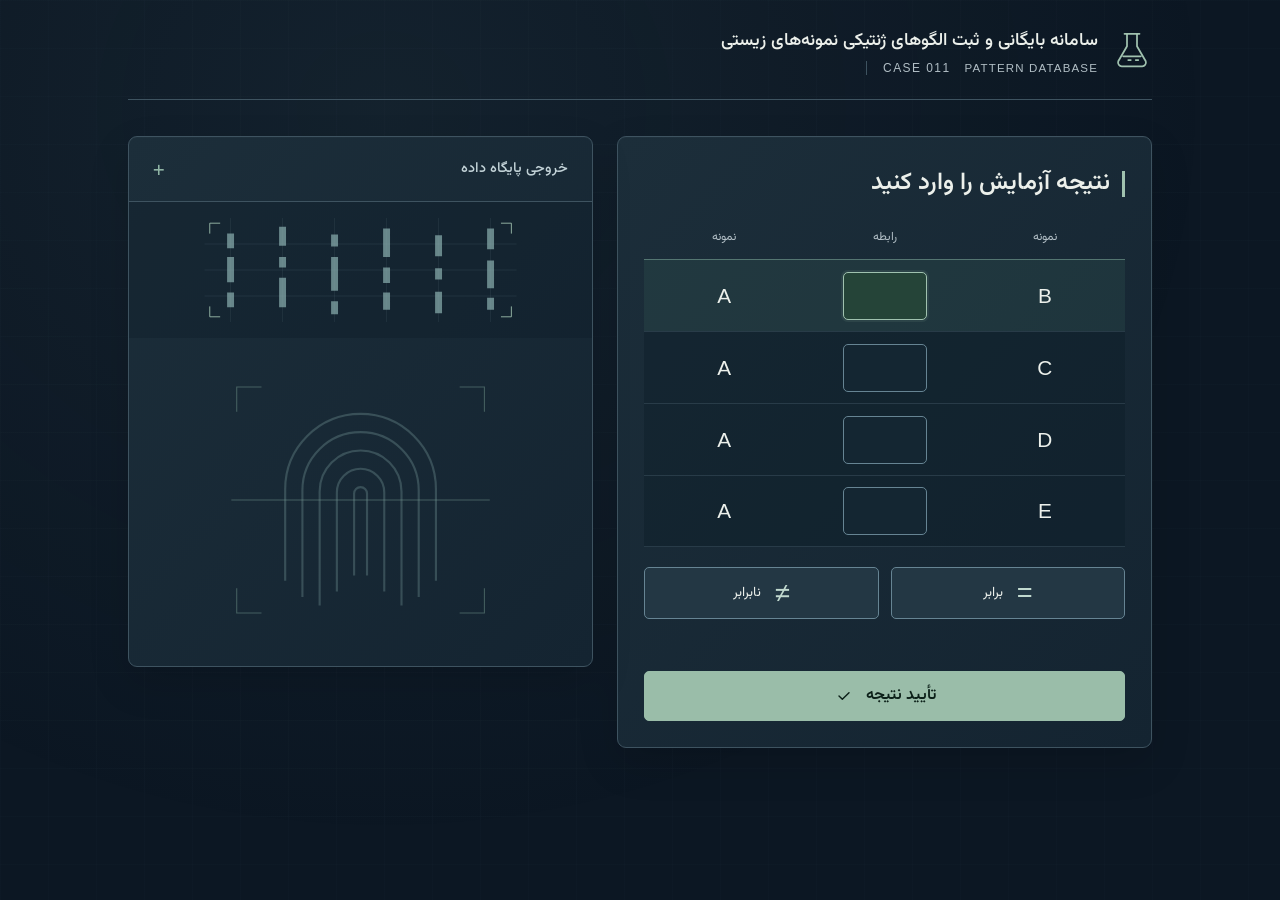
==== commit 03ef99f2: "fix: correct one Persian spelling error" ====
--- a/public/entry-2/index.html
+++ b/public/entry-2/index.html
@@ -16,7 +16,7 @@
       <div class="lab-identity">
         <svg class="lab-mark" viewBox="0 0 32 32" fill="none" aria-hidden="true"><path d="M10 3h12M12 3v10L5 25a3 3 0 0 0 3 4h16a3 3 0 0 0 3-4l-7-12V3M9 21h14"/><path d="M13 24h2m4 0h2"/></svg>
         <div class="lab-title-block">
-          <p class="institution-title">سامانه بایگانی و ثبت الگوهای ژنتیکی نمونههای زیستی</p>
+          <p class="institution-title">سامانه بایگانی و ثبت الگوهای ژنتیکی نمونه‌های زیستی</p>
           <div class="lab-secondary"><p class="database-identifier" dir="ltr">PATTERN DATABASE</p><span class="case-identifier" dir="ltr">CASE 011</span></div>
         </div>
       </div>
@@ -83,7 +83,7 @@
         </div>
         <div class="record-shell">
           <div class="file-frame" aria-hidden="true"><span></span><span></span><span></span><span></span></div>
-          <div class="corruption-notice" id="corruption-notice" role="dialog" aria-modal="false" aria-labelledby="corruption-title" aria-describedby="corruption-description" tabindex="-1" data-state="decoding">
+          <div class="corruption-notice" id="corruption-notice" role="dialog" aria-modal="false" aria-labelledby="corruption-title" aria-describedby="corruption-description" tabindex="-1" data-state="idle">
             <h2 id="corruption-title" dir="ltr">File corrupted</h2>
             <p id="corruption-description" dir="ltr">Decoding required</p>
             <svg class="decoding-emblem" viewBox="0 0 120 120" fill="none" aria-hidden="true">
@@ -109,7 +109,7 @@
 
       <section class="record-view" id="decoded-record-view" aria-labelledby="decoded-record-title" hidden inert>
         <div class="record-toolbar">
-          <div dir="ltr"><p class="record-identifier">CASE 011 / PATTERN DATABASE</p><h1 id="decoded-record-title" tabindex="-1">DECODED RECORD</h1></div>
+          <div dir="ltr"><h1 id="decoded-record-title" tabindex="-1">DECODED RECORD</h1></div>
         </div>
         <div class="decoded-document">
           <div class="document-register" aria-hidden="true"><span></span><span></span><span></span></div>
--- a/public/entry-2/styles.css
+++ b/public/entry-2/styles.css
@@ -90,25 +90,28 @@
 .corruption-notice { position: relative; width: min(100%, 380px); padding: 28px; text-align: center; border: 1px solid #935f62; border-radius: 8px; background: #192732; box-shadow: 0 14px 45px #0005; }
 .corruption-notice h2 { margin: 0 0 8px; color: #efb0a9; font: 600 1.2rem/1.6 "Segoe UI", Arial, sans-serif; }
 .corruption-notice > p { color: #d1dcdf; font: .9rem/1.8 "Segoe UI", Arial, sans-serif; }
-.decoding-emblem { display: block; width: 132px; height: 132px; margin: 22px auto; color: #7db4c0; }
+.decoding-emblem { display: block; width: 144px; height: 144px; margin: 22px auto; color: #7db4c0; }
 .emblem-track { stroke: #708b9530; stroke-width: 1; }
-.emblem-ring { transform-origin: 60px 60px; stroke: currentColor; stroke-width: 1.7; }
-.emblem-ring-outer { animation: emblem-rotate 9s linear infinite; }
+.emblem-ring { transform-box: view-box; transform-origin: 50% 50%; stroke: currentColor; stroke-width: 1.7; }
+#original-record-view:not([hidden]) .corruption-notice[data-state="decoding"] .emblem-ring-outer { animation: emblem-rotate 6s linear infinite; }
 .emblem-ring-outer circle { stroke-dasharray: 8 5.3; opacity: .6; }
-.emblem-ring-middle { animation: emblem-rotate 6.4s linear infinite reverse; }
+#original-record-view:not([hidden]) .corruption-notice[data-state="decoding"] .emblem-ring-middle { animation: emblem-rotate 4.3s linear infinite reverse; }
 .emblem-ring-middle circle { stroke-dasharray: 3 8; opacity: .55; }
-.emblem-ring-inner { animation: emblem-rotate 4.7s linear infinite; }
+#original-record-view:not([hidden]) .corruption-notice[data-state="decoding"] .emblem-ring-inner { animation: emblem-rotate 3.1s linear infinite; }
 .emblem-ring-inner circle { stroke-dasharray: 20 12.46; opacity: .4; }
-.emblem-ring-accent { stroke: #a1dce4; stroke-width: 2.3; stroke-linecap: round; }
+.emblem-ring-accent { stroke: #b6e4ed; stroke-width: 2.8; stroke-linecap: round; }
 .core-frame { stroke: #9dcbd3; stroke-width: 1; opacity: .6; }
-.core-sweep { animation: emblem-scan 3.2s ease-in-out infinite; }
-.core-light { stroke: #b9e0e4; stroke-width: 1.5; animation: emblem-light 4.8s ease-in-out infinite; }
-.processing-node { fill: #a1dce4; opacity: .35; animation: emblem-node 4.8s ease-in-out infinite; }
+.core-sweep { transform-box: view-box; }
+#original-record-view:not([hidden]) .corruption-notice[data-state="decoding"] .core-sweep { animation: emblem-scan 2.6s ease-in-out infinite; }
+.core-light { stroke: #b9e0e4; stroke-width: 1.5; }
+#original-record-view:not([hidden]) .corruption-notice[data-state="decoding"] .core-light { animation: emblem-light 4.8s ease-in-out infinite; }
+.processing-node { fill: #b6e4ed; opacity: .35; }
+#original-record-view:not([hidden]) .corruption-notice[data-state="decoding"] .processing-node { animation-name: emblem-node; animation-duration: 4.8s; animation-timing-function: ease-in-out; animation-iteration-count: infinite; }
 .processing-node:nth-child(2) { animation-delay: 1.2s; }
 .processing-node:nth-child(3) { animation-delay: 2.4s; }
 .processing-node:nth-child(4) { animation-delay: 3.6s; }
 .corruption-notice[data-state="ready"] .decoding-emblem * { animation: none !important; }
-.corruption-notice[data-state="ready"] .decoding-emblem { color: #8cbba5; }
+.corruption-notice[data-state="ready"] .decoding-emblem { animation: none !important; opacity: 1; color: #8cbba5; }
 .corruption-notice[data-state="ready"] .processing-node { opacity: .65; }
 .corruption-notice .archive-action { width: 100%; }
 .decoded-document { min-width: 0; padding: 36px; border: 1px solid #77908d; border-radius: 3px; background: repeating-linear-gradient(0deg, #bac7c903 0 1px, transparent 1px 4px), linear-gradient(130deg, #24343f, #172832); box-shadow: 0 18px 50px #0003, inset 0 0 0 7px #bdccce05; }
@@ -129,27 +132,31 @@
 @keyframes emblem-scan { 0%, 100% { transform: translateX(-22px); } 50% { transform: translateX(22px); } }
 @keyframes emblem-light { 0%, 100% { opacity: .45; } 50% { opacity: .9; } }
 @keyframes emblem-node { 0%, 50%, 100% { opacity: .35; } 25% { opacity: .9; } }
+@keyframes emblem-reduced-light { 0%, 100% { opacity: .62; } 50% { opacity: 1; } }
 @media (prefers-reduced-motion: reduce) {
   /* Keep all geometric movement disabled; use slow intensity changes only. */
-  .corruption-notice[data-state="decoding"] .core-light { animation: emblem-light 6s ease-in-out infinite !important; }
+  #original-record-view:not([hidden]) .corruption-notice[data-state="decoding"] .decoding-emblem { animation: emblem-reduced-light 6s ease-in-out infinite !important; }
+  #original-record-view:not([hidden]) .corruption-notice[data-state="decoding"] .core-light { animation: emblem-light 6s ease-in-out infinite !important; }
 }
 @media (max-width: 900px) {
   .laboratory { width: min(calc(100% - 24px - env(safe-area-inset-left) - env(safe-area-inset-right)), 520px); padding-bottom: max(12px, env(safe-area-inset-bottom)); }
   .lab-header { padding-block: 8px; }
   .institution-title { font-size: .9rem; line-height: 1.65; }
-  .database-layout { --output-height: clamp(124px, 22.5dvh, 202px); grid-template-columns: minmax(0, 1fr); grid-template-areas: "output" "comparison"; gap: 8px; padding-top: 8px; }
-  .comparison-panel { padding: 10px; max-height: max(160px, calc(100dvh - var(--output-height) - 110px)); overflow-y: auto; scrollbar-width: thin; scrollbar-color: #769c91 #172832; }
+  .database-layout { --output-height: clamp(7rem, 20dvh, 10.5rem); --panel-space: calc(100dvh - var(--header-height, 6rem) - env(safe-area-inset-top) - max(12px, env(safe-area-inset-bottom)) - 16px); grid-template-columns: minmax(0, 1fr); grid-template-areas: "output" "comparison"; gap: 8px; padding-top: 8px; }
+  .comparison-panel { display: flex; flex-direction: column; height: max(160px, calc(var(--panel-space) - var(--output-height))); padding: 10px; overflow-y: auto; scrollbar-width: thin; scrollbar-color: #769c91 #172832; }
+  #comparison-form { display: flex; flex-direction: column; flex: 1; min-height: min-content; justify-content: space-between; }
+  .comparison-table { flex: 1; max-height: 20rem; }
   .panel-heading { gap: 9px; margin-bottom: 6px; }
   .panel-heading h1 { font-size: 1rem; line-height: 1.5; }
   .heading-rule { height: 18px; }
   .comparison-table th { font-size: .65rem; line-height: 1.5; padding: 0 2px 2px; }
   .comparison-table td { height: 48px; padding: 2px; font-size: 1.15rem; }
-  .operator-slot { min-height: 44px; font-size: 1.4rem; }
+  .operator-slot { min-height: 48px; font-size: 1.4rem; }
   .operator-keypad { gap: 8px; margin: 6px 0 4px; }
-  .operator-key { min-height: 44px; padding: 4px 12px; gap: 10px; font-size: .8rem; }
+  .operator-key { min-height: 48px; padding: 4px 12px; gap: 10px; font-size: .8rem; }
   .key-symbol { font-size: 1.4rem; }
   .comparison-error { min-height: 3em; margin-bottom: 4px; font-size: .72rem; line-height: 1.5; }
-  .submit-result { min-height: 44px; padding-block: 5px; line-height: 1.5; }
+  .submit-result { min-height: 48px; padding-block: 5px; line-height: 1.5; }
   .output-panel { position: sticky; top: max(6px, env(safe-area-inset-top)); z-index: 2; height: var(--output-height); display: flex; flex-direction: column; box-shadow: 0 6px 16px #0003; }
   .output-heading { flex-shrink: 0; padding: 6px 10px; }
   .output-heading h2 { font-size: .78rem; line-height: 1.5; }
@@ -176,8 +183,8 @@
   .decoded-document { padding: 24px 20px; }
 }
 @media (max-width: 900px) and (max-height: 700px) {
-  .database-layout { --output-height: 124px; }
+  .database-layout { --output-height: clamp(6.5rem, 17.5dvh, 7.5rem); }
 }
 @media (max-width: 900px) and (max-height: 500px) {
-  .database-layout { --output-height: 104px; }
+  .database-layout { --output-height: clamp(6rem, 26dvh, 8rem); }
 }
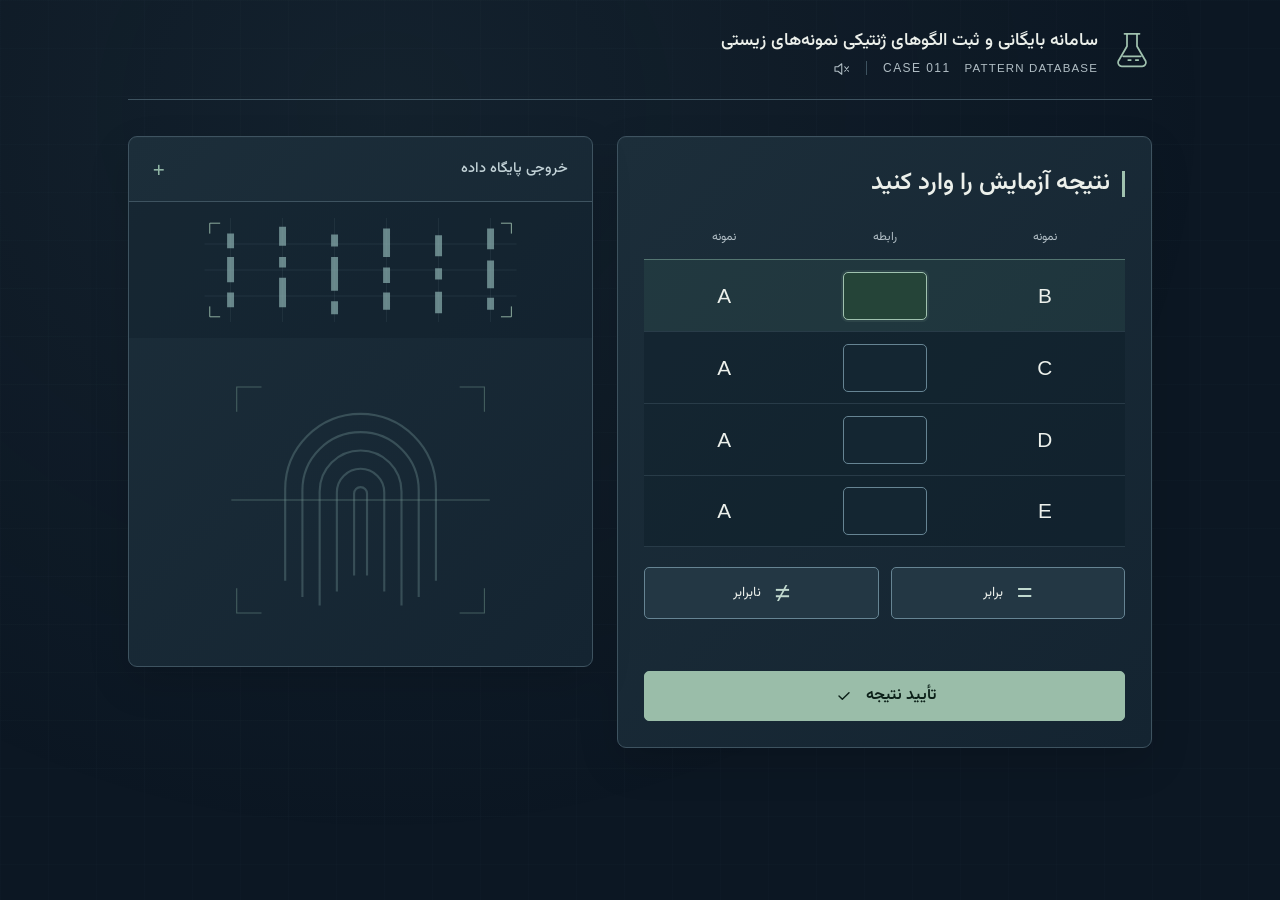
==== commit 7afbf94a: "feat(entry-2): add discreet opt-in laboratory ambience" ====
--- a/public/entry-2/index.html
+++ b/public/entry-2/index.html
@@ -17,11 +17,12 @@
         <svg class="lab-mark" viewBox="0 0 32 32" fill="none" aria-hidden="true"><path d="M10 3h12M12 3v10L5 25a3 3 0 0 0 3 4h16a3 3 0 0 0 3-4l-7-12V3M9 21h14"/><path d="M13 24h2m4 0h2"/></svg>
         <div class="lab-title-block">
           <p class="institution-title">سامانه بایگانی و ثبت الگوهای ژنتیکی نمونه‌های زیستی</p>
-          <div class="lab-secondary"><p class="database-identifier" dir="ltr">PATTERN DATABASE</p><span class="case-identifier" dir="ltr">CASE 011</span></div>
+          <div class="lab-secondary"><p class="database-identifier" dir="ltr">PATTERN DATABASE</p><span class="case-identifier" dir="ltr">CASE 011<button id="sound-toggle" class="sound-toggle" type="button" aria-label="روشن کردن صدا" aria-pressed="false"><svg viewBox="0 0 24 24" fill="none" aria-hidden="true"><path d="M4 9h4l5-4v14l-5-4H4z"/><path class="sound-muted" d="m17 9 5 6m0-6-5 6"/><path class="sound-enabled" d="M16 8a6 6 0 0 1 0 8m3-11a10 10 0 0 1 0 14"/></svg></button></span></div>
         </div>
       </div>
     </header>
 
+    <p id="sound-status" class="sound-status" role="status" aria-live="polite"></p>
     <main>
       <div class="database-layout" id="database-view">
       <section class="comparison-panel" aria-labelledby="comparison-title" tabindex="0">
--- a/public/entry-2/styles.css
+++ b/public/entry-2/styles.css
@@ -25,7 +25,16 @@
 .institution-title { font-size: clamp(.95rem, 2vw, 1.1rem); font-weight: 550; line-height: 1.9; }
 .lab-secondary { display: flex; flex-wrap: wrap; align-items: center; gap: 8px 14px; margin-top: 4px; }
 .database-identifier { color: var(--muted); text-align: right; font: .72rem "Segoe UI", Arial, sans-serif; letter-spacing: .1em; }
-.case-identifier { color: var(--muted); font: .75rem "Segoe UI", Arial, sans-serif; letter-spacing: .12em; border-inline-start: 1px solid var(--border); padding-inline-start: 16px; }
+.case-identifier { position: relative; color: var(--muted); font: .75rem "Segoe UI", Arial, sans-serif; letter-spacing: .12em; border-inline-start: 1px solid var(--border); padding-inline-start: 16px; }
+.sound-toggle { position: absolute; right: calc(100% + 4px); top: -3px; display: flex; align-items: flex-start; justify-content: center; width: 44px; height: 40px; padding: 2px 0 0; border: 0; border-radius: 4px; background: transparent; color: var(--muted); }
+.sound-toggle svg { width: 18px; height: 18px; stroke: currentColor; stroke-width: 1.45; stroke-linecap: round; stroke-linejoin: round; }
+.sound-toggle:hover { color: var(--paper); background: #a0c2af12; }
+.sound-toggle:active { background: #a0c2af26; }
+.sound-toggle:focus-visible { outline: 2px solid var(--green); outline-offset: 2px; }
+.sound-toggle[aria-pressed="true"] { color: var(--green); }
+.sound-enabled, .sound-toggle[aria-pressed="true"] .sound-muted { display: none; }
+.sound-toggle[aria-pressed="true"] .sound-enabled { display: block; }
+.sound-status { position: absolute; width: 1px; height: 1px; padding: 0; margin: -1px; overflow: hidden; clip-path: inset(50%); white-space: nowrap; }
 .database-layout { display: grid; grid-template-columns: minmax(0, 1.15fr) minmax(0, 1fr); grid-template-areas: "comparison output"; align-items: start; gap: 24px; padding-top: 36px; }
 .comparison-panel, .output-panel { min-width: 0; border: 1px solid var(--border); border-radius: 9px; background: linear-gradient(135deg, #1c2e3a, #142431); box-shadow: 0 16px 40px #0002, inset 0 1px #e8f1ef05; animation: entrance 460ms 70ms ease-out both; }
 .comparison-panel { grid-area: comparison; padding: 26px; }
@@ -141,6 +150,7 @@
 @media (max-width: 900px) {
   .laboratory { width: min(calc(100% - 24px - env(safe-area-inset-left) - env(safe-area-inset-right)), 520px); padding-bottom: max(12px, env(safe-area-inset-bottom)); }
   .lab-header { padding-block: 8px; }
+  .sound-toggle { top: -4px; height: 26px; padding-top: 2px; }
   .institution-title { font-size: .9rem; line-height: 1.65; }
   .database-layout { --output-height: clamp(7rem, 20dvh, 10.5rem); --panel-space: calc(100dvh - var(--header-height, 6rem) - env(safe-area-inset-top) - max(12px, env(safe-area-inset-bottom)) - 16px); grid-template-columns: minmax(0, 1fr); grid-template-areas: "output" "comparison"; gap: 8px; padding-top: 8px; }
   .comparison-panel { display: flex; flex-direction: column; height: max(160px, calc(var(--panel-space) - var(--output-height))); padding: 10px; overflow-y: auto; scrollbar-width: thin; scrollbar-color: #769c91 #172832; }
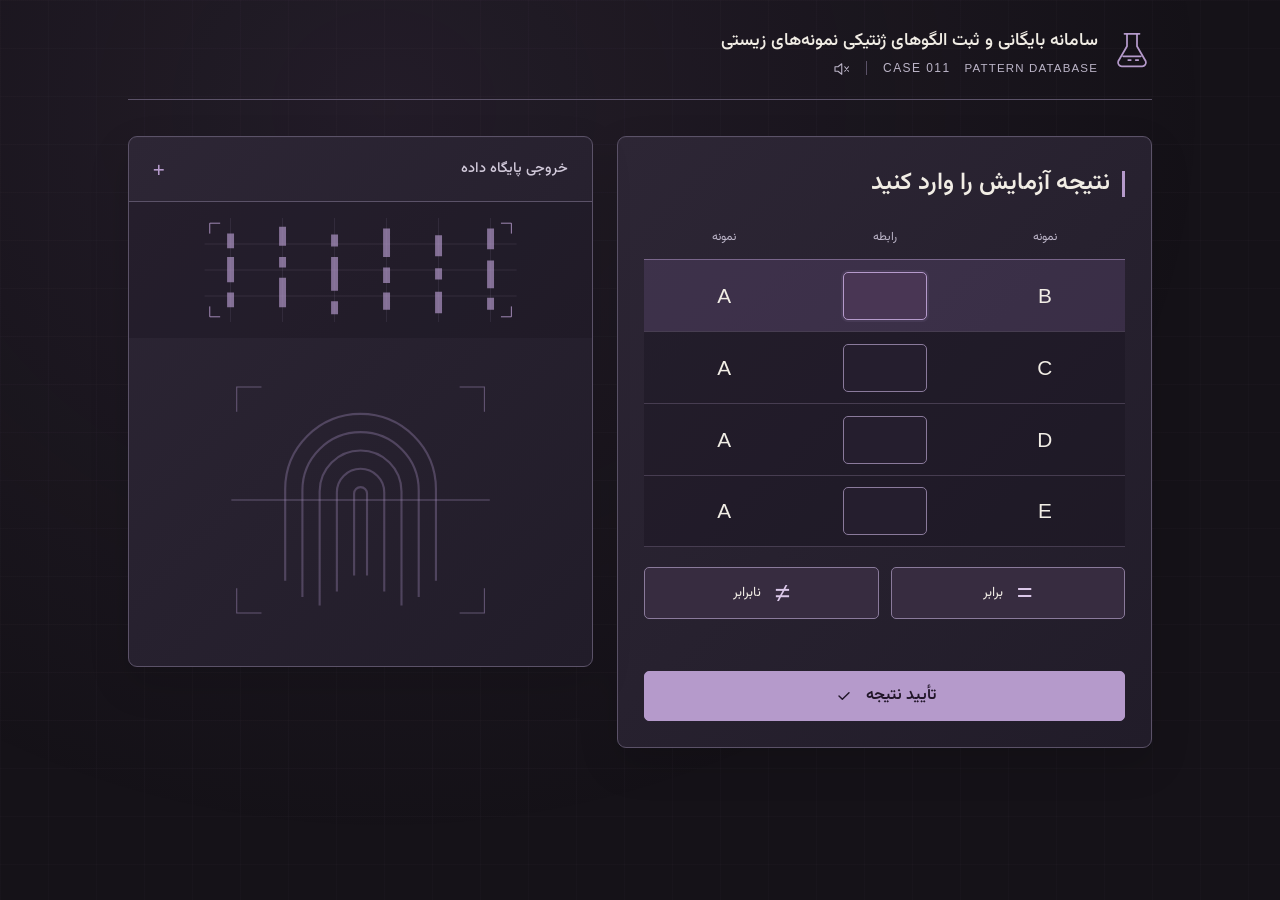
==== commit 8a7aeb1a: "Refine entry-2 forensic laboratory palette" ====
--- a/public/entry-2/index.html
+++ b/public/entry-2/index.html
@@ -3,11 +3,12 @@
 <head>
   <meta charset="utf-8">
   <meta name="viewport" content="width=device-width, initial-scale=1, viewport-fit=cover">
-  <meta name="theme-color" content="#0c1723">
+  <meta name="theme-color" content="#151218">
   <title>PATTERN DATABASE · CASE 011</title>
   <link rel="preload" href="../entry-1/assets/fonts/Vazirmatn-Variable.woff2" as="font" type="font/woff2" crossorigin>
   <link rel="stylesheet" href="../shared/foundation.css">
   <link rel="stylesheet" href="styles.css">
+  <script src="../shared/background-music.js" defer></script>
   <script src="script.js" defer></script>
 </head>
 <body>
@@ -90,7 +91,7 @@
             <svg class="decoding-emblem" viewBox="0 0 120 120" fill="none" aria-hidden="true">
               <defs>
                 <clipPath id="decoding-core-clip"><path d="m60 39 21 21-21 21-21-21Z"/></clipPath>
-                <linearGradient id="decoding-sweep-light"><stop stop-color="#91d5df" stop-opacity="0"/><stop offset=".5" stop-color="#91d5df" stop-opacity=".45"/><stop offset="1" stop-color="#91d5df" stop-opacity="0"/></linearGradient>
+                <linearGradient id="decoding-sweep-light"><stop stop-color="#c1a0db" stop-opacity="0"/><stop offset=".5" stop-color="#c1a0db" stop-opacity=".45"/><stop offset="1" stop-color="#c1a0db" stop-opacity="0"/></linearGradient>
               </defs>
               <circle class="emblem-track" cx="60" cy="60" r="53"/>
               <g class="emblem-ring emblem-ring-outer"><circle cx="60" cy="60" r="53"/><path class="emblem-ring-accent" d="M60 7a53 53 0 0 1 46 26"/></g>
--- a/public/entry-2/styles.css
+++ b/public/entry-2/styles.css
@@ -7,20 +7,22 @@
 }
 :root {
   color-scheme: dark;
-  --navy: #0c1723;
-  --paper: #ecf0eb;
-  --muted: #b1bec5;
-  --border: #3e5360;
-  --green: #a0c2af;
-  --error: #f1b2aa;
+  --background: #151218;
+  --paper: #f1ede5;
+  --muted: #bcb5c8;
+  --border: #5b5268;
+  --accent: #b59acb;
+  --error: #efaaa5;
+  --success: #d9cbea;
+  --warning: #dfbb83;
   --font-body: "Vazirmatn", Tahoma, "Segoe UI", Arial, sans-serif;
 }
-body { min-height: 100vh; min-height: 100svh; background: var(--navy); color: var(--paper); }
-body::before { content: ""; position: fixed; inset: 0; z-index: -1; pointer-events: none; background: radial-gradient(ellipse at 30% 12%, #49697521, transparent 65%), linear-gradient(#6c8b9b06 1px, transparent 1px), linear-gradient(90deg, #6c8b9b06 1px, transparent 1px); background-size: auto, 48px 48px, 48px 48px; }
+body { min-height: 100vh; min-height: 100svh; background: var(--background); color: var(--paper); }
+body::before { content: ""; position: fixed; inset: 0; z-index: -1; pointer-events: none; background: radial-gradient(ellipse at 30% 12%, #82639521, transparent 65%), linear-gradient(#b5a1c906 1px, transparent 1px), linear-gradient(90deg, #b5a1c906 1px, transparent 1px); background-size: auto, 48px 48px, 48px 48px; }
 .laboratory { width: min(100% - 48px, 1024px); margin-inline: auto; padding-top: env(safe-area-inset-top); padding-bottom: max(24px, env(safe-area-inset-bottom)); }
 .lab-header { display: flex; flex-wrap: wrap; align-items: center; justify-content: space-between; gap: 12px; padding: 24px 0; border-bottom: 1px solid var(--border); animation: entrance 420ms ease-out both; }
 .lab-identity { display: flex; flex: 1 1 420px; min-width: 0; align-items: center; gap: 14px; }
-.lab-mark { flex-shrink: 0; width: 40px; height: 40px; color: var(--green); stroke: currentColor; stroke-width: 1.4; stroke-linecap: round; stroke-linejoin: round; }
+.lab-mark { flex-shrink: 0; width: 40px; height: 40px; color: var(--accent); stroke: currentColor; stroke-width: 1.4; stroke-linecap: round; stroke-linejoin: round; }
 .lab-title-block { min-width: 0; }
 .institution-title { font-size: clamp(.95rem, 2vw, 1.1rem); font-weight: 550; line-height: 1.9; }
 .lab-secondary { display: flex; flex-wrap: wrap; align-items: center; gap: 8px 14px; margin-top: 4px; }
@@ -28,79 +30,79 @@
 .case-identifier { position: relative; color: var(--muted); font: .75rem "Segoe UI", Arial, sans-serif; letter-spacing: .12em; border-inline-start: 1px solid var(--border); padding-inline-start: 16px; }
 .sound-toggle { position: absolute; right: calc(100% + 4px); top: -3px; display: flex; align-items: flex-start; justify-content: center; width: 44px; height: 40px; padding: 2px 0 0; border: 0; border-radius: 4px; background: transparent; color: var(--muted); }
 .sound-toggle svg { width: 18px; height: 18px; stroke: currentColor; stroke-width: 1.45; stroke-linecap: round; stroke-linejoin: round; }
-.sound-toggle:hover { color: var(--paper); background: #a0c2af12; }
-.sound-toggle:active { background: #a0c2af26; }
-.sound-toggle:focus-visible { outline: 2px solid var(--green); outline-offset: 2px; }
-.sound-toggle[aria-pressed="true"] { color: var(--green); }
+.sound-toggle:hover { color: var(--paper); background: #b59acb12; }
+.sound-toggle:active { background: #b59acb26; }
+.sound-toggle:focus-visible { outline: 2px solid var(--accent); outline-offset: 2px; }
+.sound-toggle[aria-pressed="true"] { color: var(--accent); }
 .sound-enabled, .sound-toggle[aria-pressed="true"] .sound-muted { display: none; }
 .sound-toggle[aria-pressed="true"] .sound-enabled { display: block; }
 .sound-status { position: absolute; width: 1px; height: 1px; padding: 0; margin: -1px; overflow: hidden; clip-path: inset(50%); white-space: nowrap; }
 .database-layout { display: grid; grid-template-columns: minmax(0, 1.15fr) minmax(0, 1fr); grid-template-areas: "comparison output"; align-items: start; gap: 24px; padding-top: 36px; }
-.comparison-panel, .output-panel { min-width: 0; border: 1px solid var(--border); border-radius: 9px; background: linear-gradient(135deg, #1c2e3a, #142431); box-shadow: 0 16px 40px #0002, inset 0 1px #e8f1ef05; animation: entrance 460ms 70ms ease-out both; }
+.comparison-panel, .output-panel { min-width: 0; border: 1px solid var(--border); border-radius: 9px; background: linear-gradient(135deg, #2d2635, #211c29); box-shadow: 0 16px 40px #0002, inset 0 1px #f1ede505; animation: entrance 460ms 70ms ease-out both; }
 .comparison-panel { grid-area: comparison; padding: 26px; }
 .panel-heading { display: flex; align-items: center; gap: 12px; margin-bottom: 22px; }
-.heading-rule { width: 3px; height: 26px; background: var(--green); flex-shrink: 0; }
+.heading-rule { width: 3px; height: 26px; background: var(--accent); flex-shrink: 0; }
 h1 { font-size: clamp(1.2rem, 3vw, 1.5rem); font-weight: 600; }
 .comparison-table { width: 100%; border-collapse: separate; border-spacing: 0; table-layout: fixed; text-align: center; }
 .comparison-table th { padding: 0 8px 10px; color: var(--muted); font-size: .75rem; font-weight: 400; }
-.comparison-table td { height: 72px; padding: 9px; border-block-start: 1px solid #50697759; background: #0c1c2766; font: 500 1.3rem "Segoe UI", Arial, sans-serif; transition: background-color 160ms; }
-.comparison-table tr[data-active="true"] td { background: #375b5540; border-block-start-color: #88b3a380; }
-.comparison-table tbody tr:last-child td { border-block-end: 1px solid #50697759; }
-.operator-slot { display: grid; place-items: center; width: min(100%, 84px); min-height: 48px; margin-inline: auto; padding: 2px 12px; border: 1px solid #668493; border-radius: 5px; background: #142632; color: var(--paper); font: 1.65rem "Segoe UI", Arial, sans-serif; transition: border-color 160ms, background-color 160ms; }
-.operator-slot[aria-pressed="true"] { border-color: var(--green); background: #254438; box-shadow: 0 0 0 2px #a0c2af17; }
-.operator-slot:hover:not(:disabled) { background: #2a414a; border-color: #b1c9ce; }
-.operator-slot:disabled { cursor: default; color: #c6d7ce; }
+.comparison-table td { height: 72px; padding: 9px; border-block-start: 1px solid #8c7d9b59; background: #17121e66; font: 500 1.3rem "Segoe UI", Arial, sans-serif; transition: background-color 160ms; }
+.comparison-table tr[data-active="true"] td { background: #76578f40; border-block-start-color: #b59acb80; }
+.comparison-table tbody tr:last-child td { border-block-end: 1px solid #8c7d9b59; }
+.operator-slot { display: grid; place-items: center; width: min(100%, 84px); min-height: 48px; margin-inline: auto; padding: 2px 12px; border: 1px solid #8a7a9b; border-radius: 5px; background: #251e2e; color: var(--paper); font: 1.65rem "Segoe UI", Arial, sans-serif; transition: border-color 160ms, background-color 160ms; }
+.operator-slot[aria-pressed="true"] { border-color: var(--accent); background: #493654; box-shadow: 0 0 0 2px #b59acb17; }
+.operator-slot:hover:not(:disabled) { background: #3b3047; border-color: #d1bedf; }
+.operator-slot:disabled { cursor: default; color: #bcb5c8; }
 .operator-keypad { display: flex; gap: 12px; margin: 20px 0 14px; }
-.operator-key { display: flex; flex: 1; align-items: center; justify-content: center; gap: 14px; min-height: 52px; padding: 8px 14px; border: 1px solid #668493; border-radius: 5px; background: #233744; color: var(--paper); font-size: .85rem; transition: background-color 160ms, border-color 160ms, transform 100ms; }
-.key-symbol { font: 1.7rem "Segoe UI", Arial, sans-serif; color: #c1d9cf; }
-.operator-key:hover:not(:disabled) { background: #304b58; border-color: #9db9c3; }
-.operator-key:active:not(:disabled) { transform: translateY(1px); background: #3c5a65; }
-.operator-key:disabled { color: var(--muted); background: #1b2c37; }
+.operator-key { display: flex; flex: 1; align-items: center; justify-content: center; gap: 14px; min-height: 52px; padding: 8px 14px; border: 1px solid #8a7a9b; border-radius: 5px; background: #372c40; color: var(--paper); font-size: .85rem; transition: background-color 160ms, border-color 160ms, transform 100ms; }
+.key-symbol { font: 1.7rem "Segoe UI", Arial, sans-serif; color: #dbc8e9; }
+.operator-key:hover:not(:disabled) { background: #483953; border-color: #bfacd0; }
+.operator-key:active:not(:disabled) { transform: translateY(1px); background: #554363; }
+.operator-key:disabled { color: var(--muted); background: #282230; }
 .comparison-error { min-height: 1.9em; margin-bottom: 12px; font-size: .85rem; color: var(--error); }
-.submit-result { display: flex; align-items: center; justify-content: center; gap: 12px; width: 100%; min-height: 48px; border: 1px solid #9abda9; border-radius: 5px; background: #9abda9; color: #0c2019; font-weight: 600; padding: 9px 16px; transition: background-color 160ms; }
-.submit-result:hover:not(:disabled) { background: #b5d2c0; }
-.submit-result:disabled { background: #2b493d; border-color: #719882; color: #d8e8de; }
+.submit-result { display: flex; align-items: center; justify-content: center; gap: 12px; width: 100%; min-height: 48px; border: 1px solid #b59acb; border-radius: 5px; background: #b59acb; color: #211629; font-weight: 600; padding: 9px 16px; transition: background-color 160ms; }
+.submit-result:hover:not(:disabled) { background: #cbb2df; }
+.submit-result:disabled { background: #43374e; border-color: #857392; color: #c8bfd2; }
 .submit-result svg { width: 20px; height: 20px; stroke: currentColor; stroke-width: 1.7; stroke-linecap: round; stroke-linejoin: round; }
 .output-panel { grid-area: output; animation-delay: 140ms; }
 .output-heading { display: flex; justify-content: space-between; align-items: center; padding: 18px 24px; border-bottom: 1px solid var(--border); }
-.output-heading h2 { margin: 0; font-size: .9rem; font-weight: 500; color: #c2d2d7; }
-.output-mark { color: #8fb4a4; font: 1.2rem monospace; }
-.sample-pattern { display: block; width: 100%; height: 136px; padding: 16px 24px; background: #0c1c2759; }
-.sample-grid { stroke: #6d8a9529; stroke-width: 1; }
-.sample-bands { stroke: #8bb0b0; stroke-width: 8; opacity: .7; }
-.sample-crosshair { stroke: #a0c2af; stroke-width: 1; }
+.output-heading h2 { margin: 0; font-size: .9rem; font-weight: 500; color: #d1c9da; }
+.output-mark { color: #b59acb; font: 1.2rem monospace; }
+.sample-pattern { display: block; width: 100%; height: 136px; padding: 16px 24px; background: #17121e59; }
+.sample-grid { stroke: #a292b529; stroke-width: 1; }
+.sample-bands { stroke: #ad93c3; stroke-width: 8; opacity: .7; }
+.sample-crosshair { stroke: var(--accent); stroke-width: 1; }
 .output-content { padding: 22px 24px; min-height: 328px; }
-.output-idle { display: block; width: 100%; height: 280px; stroke: #75979759; stroke-width: 2; }
-.idle-frame { stroke: #72958b80; stroke-width: 1; }
-.checking-state { display: flex; align-items: center; gap: 10px; color: #c6d9df; font-size: .9rem; }
-.checking-indicator { width: 14px; height: 14px; border: 2px solid #a0c2af40; border-top-color: var(--green); border-radius: 50%; animation: checking 800ms linear infinite; }
-.match-output { text-align: left; font: .95rem/1.9 "Segoe UI", Arial, sans-serif; padding-bottom: 18px; border-bottom: 1px solid #648e7959; animation: output-reveal 280ms ease-out both; }
-.match-label { color: #b1dbc1; font-size: .85rem; letter-spacing: .12em; font-weight: 600; margin-bottom: 10px; }
-.reference-output { margin-top: 18px; text-align: left; color: #c0ded3; overflow-wrap: anywhere; font: 600 .88rem/1.8 "Segoe UI", Arial, sans-serif; animation: output-reveal 280ms ease-out both; }
-.warning-output { margin-top: 22px; padding: 14px 16px; border-inline-start: 2px solid #d5af74; background: #bd925c0d; animation: output-reveal 280ms ease-out both; }
-.warning-output h3 { color: #e1bc82; text-align: left; font: 600 .8rem "Segoe UI", Arial, sans-serif; letter-spacing: .12em; margin: 0 0 9px; }
+.output-idle { display: block; width: 100%; height: 280px; stroke: #a28bb959; stroke-width: 2; }
+.idle-frame { stroke: #a28bb980; stroke-width: 1; }
+.checking-state { display: flex; align-items: center; gap: 10px; color: #ded3e7; font-size: .9rem; }
+.checking-indicator { width: 14px; height: 14px; border: 2px solid #b59acb40; border-top-color: var(--accent); border-radius: 50%; animation: checking 800ms linear infinite; }
+.match-output { text-align: left; font: .95rem/1.9 "Segoe UI", Arial, sans-serif; padding-bottom: 18px; border-bottom: 1px solid #a99cbf59; animation: output-reveal 280ms ease-out both; }
+.match-label { color: var(--success); font-size: .85rem; letter-spacing: .12em; font-weight: 600; margin-bottom: 10px; }
+.reference-output { margin-top: 18px; text-align: left; color: #e0d5ec; overflow-wrap: anywhere; font: 600 .88rem/1.8 "Segoe UI", Arial, sans-serif; animation: output-reveal 280ms ease-out both; }
+.warning-output { margin-top: 22px; padding: 14px 16px; border-inline-start: 2px solid #c6a16b; background: #bd925c0d; animation: output-reveal 280ms ease-out both; }
+.warning-output h3 { color: var(--warning); text-align: left; font: 600 .8rem "Segoe UI", Arial, sans-serif; letter-spacing: .12em; margin: 0 0 9px; }
 .warning-output p { color: #e5d8c2; font-size: .9rem; line-height: 1.95; }
-.archive-action { display: inline-flex; align-items: center; justify-content: center; min-height: 48px; padding: 10px 18px; border: 1px solid #7c9d92; border-radius: 5px; background: #223b36; color: #d6e9df; transition: background-color 180ms, border-color 180ms; }
+.archive-action { display: inline-flex; align-items: center; justify-content: center; min-height: 48px; padding: 10px 18px; border: 1px solid #a18ab5; border-radius: 5px; background: #3a2c45; color: #e7dcef; transition: background-color 180ms, border-color 180ms; }
 .archive-action { max-width: 100%; font: 600 .78rem/1.6 "Segoe UI", Arial, sans-serif; letter-spacing: .06em; }
-.archive-action:hover { background: #304d43; border-color: #b0cdbf; }
+.archive-action:hover { background: #4c395a; border-color: #ceb5df; }
 #open-original-record { width: 100%; margin-top: 20px; animation: output-reveal 280ms ease-out both; }
 .record-view { padding-top: 32px; max-width: 880px; margin-inline: auto; }
 .record-toolbar { display: flex; flex-wrap: wrap; align-items: center; justify-content: space-between; gap: 20px; margin-bottom: 22px; }
 .record-toolbar > div { min-width: 0; }
 .record-toolbar h1 { text-align: right; font: 600 clamp(1.15rem, 4vw, 1.65rem)/1.5 "Segoe UI", Arial, sans-serif; letter-spacing: .08em; margin-top: 9px; }
 .record-identifier { color: var(--muted); font: .7rem/1.7 "Segoe UI", Arial, sans-serif; letter-spacing: .08em; }
-.record-shell { position: relative; display: grid; place-items: center; padding: 36px; min-height: 440px; border: 1px solid #5b7280; border-radius: 8px; background: linear-gradient(120deg, #172b38, #101e29); box-shadow: 0 20px 50px #0003, inset 0 0 0 8px #0a172348; }
-.file-frame { position: absolute; inset: 18px; border: 1px solid #6b899523; pointer-events: none; background: repeating-linear-gradient(0deg, transparent 0 35px, #a0b5c005 35px 36px); }
-.file-frame span { position: absolute; width: 18px; height: 18px; border-color: #9cb5b560; border-style: solid; }
+.record-shell { position: relative; display: grid; place-items: center; padding: 36px; min-height: 440px; border: 1px solid #776785; border-radius: 8px; background: linear-gradient(120deg, #292130, #1b1622); box-shadow: 0 20px 50px #0003, inset 0 0 0 8px #110d1848; }
+.file-frame { position: absolute; inset: 18px; border: 1px solid #a292b523; pointer-events: none; background: repeating-linear-gradient(0deg, transparent 0 35px, #c1b2cf05 35px 36px); }
+.file-frame span { position: absolute; width: 18px; height: 18px; border-color: #b9a5cb60; border-style: solid; }
 .file-frame span:nth-child(1) { top: 0; right: 0; border-width: 1px 1px 0 0; }
 .file-frame span:nth-child(2) { top: 0; left: 0; border-width: 1px 0 0 1px; }
 .file-frame span:nth-child(3) { bottom: 0; right: 0; border-width: 0 1px 1px 0; }
 .file-frame span:nth-child(4) { bottom: 0; left: 0; border-width: 0 0 1px 1px; }
-.corruption-notice { position: relative; width: min(100%, 380px); padding: 28px; text-align: center; border: 1px solid #935f62; border-radius: 8px; background: #192732; box-shadow: 0 14px 45px #0005; }
-.corruption-notice h2 { margin: 0 0 8px; color: #efb0a9; font: 600 1.2rem/1.6 "Segoe UI", Arial, sans-serif; }
-.corruption-notice > p { color: #d1dcdf; font: .9rem/1.8 "Segoe UI", Arial, sans-serif; }
-.decoding-emblem { display: block; width: 144px; height: 144px; margin: 22px auto; color: #7db4c0; }
-.emblem-track { stroke: #708b9530; stroke-width: 1; }
+.corruption-notice { position: relative; width: min(100%, 380px); padding: 28px; text-align: center; border: 1px solid #935f68; border-radius: 8px; background: #2a2232; box-shadow: 0 14px 45px #0005; }
+.corruption-notice h2 { margin: 0 0 8px; color: var(--error); font: 600 1.2rem/1.6 "Segoe UI", Arial, sans-serif; }
+.corruption-notice > p { color: #d8d0df; font: .9rem/1.8 "Segoe UI", Arial, sans-serif; }
+.decoding-emblem { display: block; width: 144px; height: 144px; margin: 22px auto; color: #b094cc; }
+.emblem-track { stroke: #a292b530; stroke-width: 1; }
 .emblem-ring { transform-box: view-box; transform-origin: 50% 50%; stroke: currentColor; stroke-width: 1.7; }
 #original-record-view:not([hidden]) .corruption-notice[data-state="decoding"] .emblem-ring-outer { animation: emblem-rotate 6s linear infinite; }
 .emblem-ring-outer circle { stroke-dasharray: 8 5.3; opacity: .6; }
@@ -108,32 +110,32 @@
 .emblem-ring-middle circle { stroke-dasharray: 3 8; opacity: .55; }
 #original-record-view:not([hidden]) .corruption-notice[data-state="decoding"] .emblem-ring-inner { animation: emblem-rotate 3.1s linear infinite; }
 .emblem-ring-inner circle { stroke-dasharray: 20 12.46; opacity: .4; }
-.emblem-ring-accent { stroke: #b6e4ed; stroke-width: 2.8; stroke-linecap: round; }
-.core-frame { stroke: #9dcbd3; stroke-width: 1; opacity: .6; }
+.emblem-ring-accent { stroke: #dfc6ef; stroke-width: 2.8; stroke-linecap: round; }
+.core-frame { stroke: #c4a8db; stroke-width: 1; opacity: .6; }
 .core-sweep { transform-box: view-box; }
 #original-record-view:not([hidden]) .corruption-notice[data-state="decoding"] .core-sweep { animation: emblem-scan 2.6s ease-in-out infinite; }
-.core-light { stroke: #b9e0e4; stroke-width: 1.5; }
+.core-light { stroke: #e4d0f1; stroke-width: 1.5; }
 #original-record-view:not([hidden]) .corruption-notice[data-state="decoding"] .core-light { animation: emblem-light 4.8s ease-in-out infinite; }
-.processing-node { fill: #b6e4ed; opacity: .35; }
+.processing-node { fill: #dfc6ef; opacity: .35; }
 #original-record-view:not([hidden]) .corruption-notice[data-state="decoding"] .processing-node { animation-name: emblem-node; animation-duration: 4.8s; animation-timing-function: ease-in-out; animation-iteration-count: infinite; }
 .processing-node:nth-child(2) { animation-delay: 1.2s; }
 .processing-node:nth-child(3) { animation-delay: 2.4s; }
 .processing-node:nth-child(4) { animation-delay: 3.6s; }
 .corruption-notice[data-state="ready"] .decoding-emblem * { animation: none !important; }
-.corruption-notice[data-state="ready"] .decoding-emblem { animation: none !important; opacity: 1; color: #8cbba5; }
+.corruption-notice[data-state="ready"] .decoding-emblem { animation: none !important; opacity: 1; color: var(--success); }
 .corruption-notice[data-state="ready"] .processing-node { opacity: .65; }
 .corruption-notice .archive-action { width: 100%; }
-.decoded-document { min-width: 0; padding: 36px; border: 1px solid #77908d; border-radius: 3px; background: repeating-linear-gradient(0deg, #bac7c903 0 1px, transparent 1px 4px), linear-gradient(130deg, #24343f, #172832); box-shadow: 0 18px 50px #0003, inset 0 0 0 7px #bdccce05; }
-.document-register { display: flex; gap: 6px; padding-bottom: 22px; border-bottom: 1px solid #a5bec34d; }
-.document-register span { width: 24px; height: 3px; background: #759b90; }
-.document-register span:first-child { width: 52px; background: #b4cfc4; }
-.morse-message { padding-block: 32px; text-align: left; font: 500 clamp(1rem, 2.6vw, 1.3rem)/2.8 Consolas, "Courier New", monospace; color: #ecf0eb; letter-spacing: 0; word-spacing: 0; }
+.decoded-document { min-width: 0; padding: 36px; border: 1px solid #91809f; border-radius: 3px; background: repeating-linear-gradient(0deg, #cec1db03 0 1px, transparent 1px 4px), linear-gradient(130deg, #352b3e, #251e2e); box-shadow: 0 18px 50px #0003, inset 0 0 0 7px #dccfe605; }
+.document-register { display: flex; gap: 6px; padding-bottom: 22px; border-bottom: 1px solid #b8a5ca4d; }
+.document-register span { width: 24px; height: 3px; background: #9f86b5; }
+.document-register span:first-child { width: 52px; background: #d4bce5; }
+.morse-message { padding-block: 32px; text-align: left; font: 500 clamp(1rem, 2.6vw, 1.3rem)/2.8 Consolas, "Courier New", monospace; color: #f1ede5; letter-spacing: 0; word-spacing: 0; }
 .morse-word { white-space: pre-wrap; display: inline-block; max-width: 100%; }
-.morse-separator { color: #8baaa4; }
-.document-end { display: flex; justify-content: space-between; border-top: 1px solid #a5bec34d; padding-top: 20px; }
-.document-end span { width: 56px; height: 1px; background: #94b3af; }
+.morse-separator { color: #b7a2c7; }
+.document-end { display: flex; justify-content: space-between; border-top: 1px solid #b8a5ca4d; padding-top: 20px; }
+.document-end span { width: 56px; height: 1px; background: #bca7cd; }
 .sr-only { position: absolute; width: 1px; height: 1px; padding: 0; margin: -1px; overflow: hidden; clip-path: inset(50%); white-space: nowrap; border: 0; }
-:focus-visible { outline: 3px solid #c0ddc9; outline-offset: 4px; }
+:focus-visible { outline: 3px solid #dfc6ef; outline-offset: 4px; }
 @keyframes entrance { from { opacity: 0; } to { opacity: 1; } }
 @keyframes output-reveal { from { opacity: 0; } to { opacity: 1; } }
 @keyframes checking { to { transform: rotate(360deg); } }
@@ -153,7 +155,7 @@
   .sound-toggle { top: -4px; height: 26px; padding-top: 2px; }
   .institution-title { font-size: .9rem; line-height: 1.65; }
   .database-layout { --output-height: clamp(7rem, 20dvh, 10.5rem); --panel-space: calc(100dvh - var(--header-height, 6rem) - env(safe-area-inset-top) - max(12px, env(safe-area-inset-bottom)) - 16px); grid-template-columns: minmax(0, 1fr); grid-template-areas: "output" "comparison"; gap: 8px; padding-top: 8px; }
-  .comparison-panel { display: flex; flex-direction: column; height: max(160px, calc(var(--panel-space) - var(--output-height))); padding: 10px; overflow-y: auto; scrollbar-width: thin; scrollbar-color: #769c91 #172832; }
+  .comparison-panel { display: flex; flex-direction: column; height: max(160px, calc(var(--panel-space) - var(--output-height))); padding: 10px; overflow-y: auto; scrollbar-width: thin; scrollbar-color: #a28bb9 #251e2e; }
   #comparison-form { display: flex; flex-direction: column; flex: 1; min-height: min-content; justify-content: space-between; }
   .comparison-table { flex: 1; max-height: 20rem; }
   .panel-heading { gap: 9px; margin-bottom: 6px; }
@@ -171,7 +173,7 @@
   .output-heading { flex-shrink: 0; padding: 6px 10px; }
   .output-heading h2 { font-size: .78rem; line-height: 1.5; }
   .sample-pattern { display: none; }
-  .output-content { min-height: 0; flex: 1; overflow-y: auto; overscroll-behavior: contain; padding: 8px 12px; scrollbar-width: thin; scrollbar-color: #769c91 #172832; }
+  .output-content { min-height: 0; flex: 1; overflow-y: auto; overscroll-behavior: contain; padding: 8px 12px; scrollbar-width: thin; scrollbar-color: #a28bb9 #251e2e; }
   .output-idle { height: 64px; max-width: 160px; margin-inline: auto; }
   .match-output { font-size: .82rem; line-height: 1.65; padding-bottom: 8px; }
   .match-label { font-size: .74rem; margin-bottom: 4px; }
